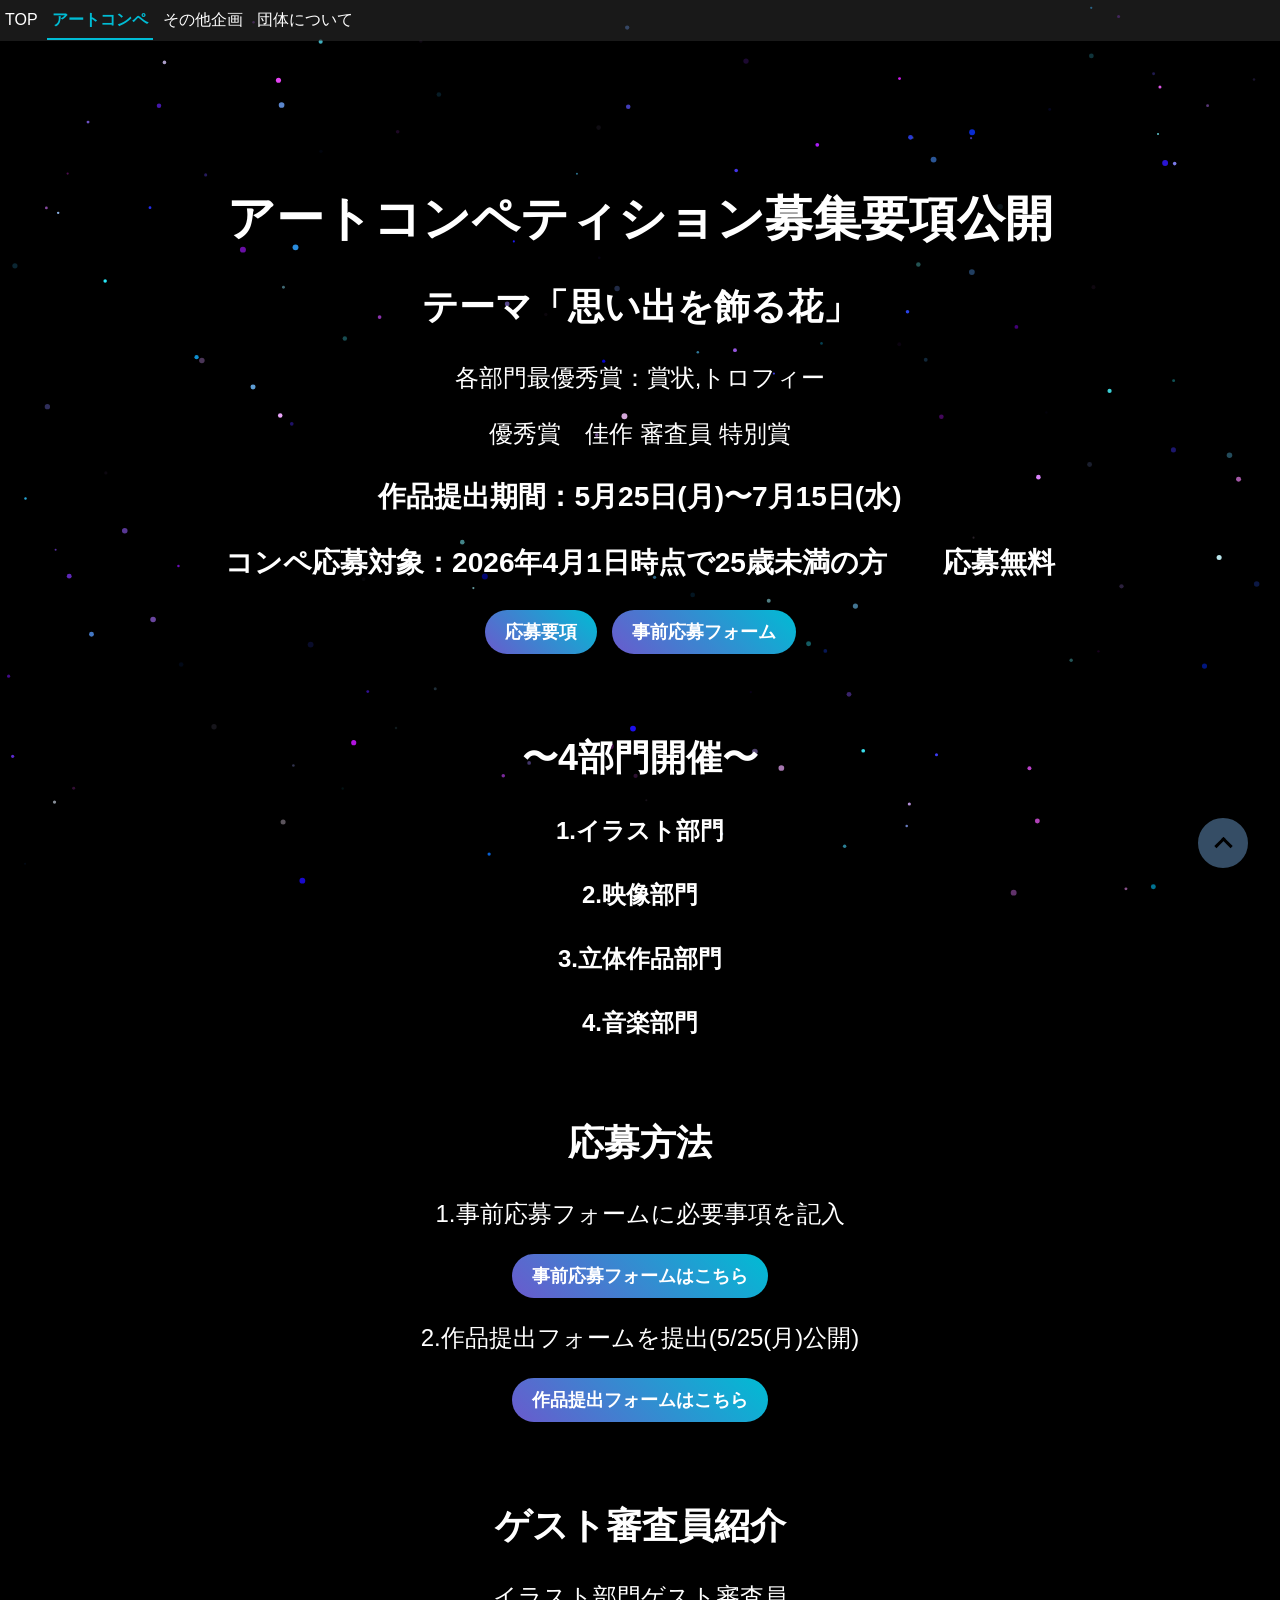
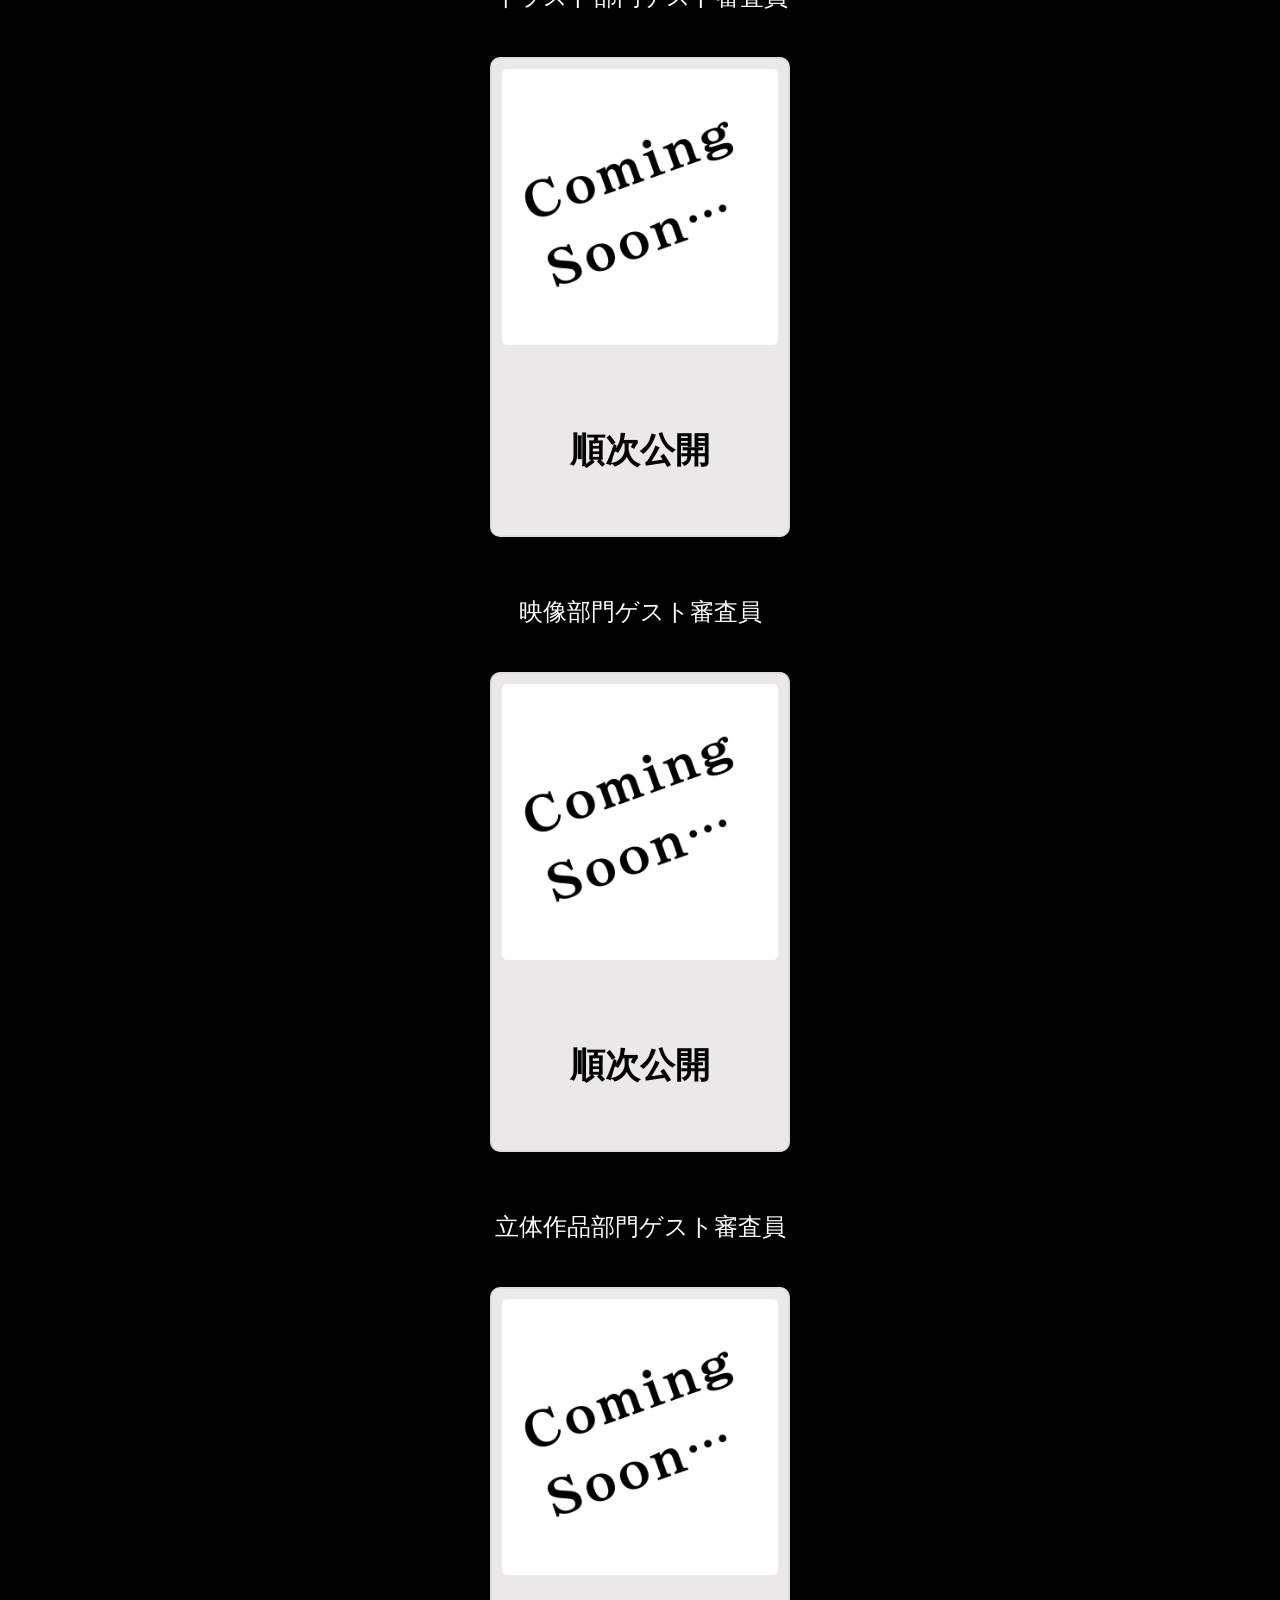
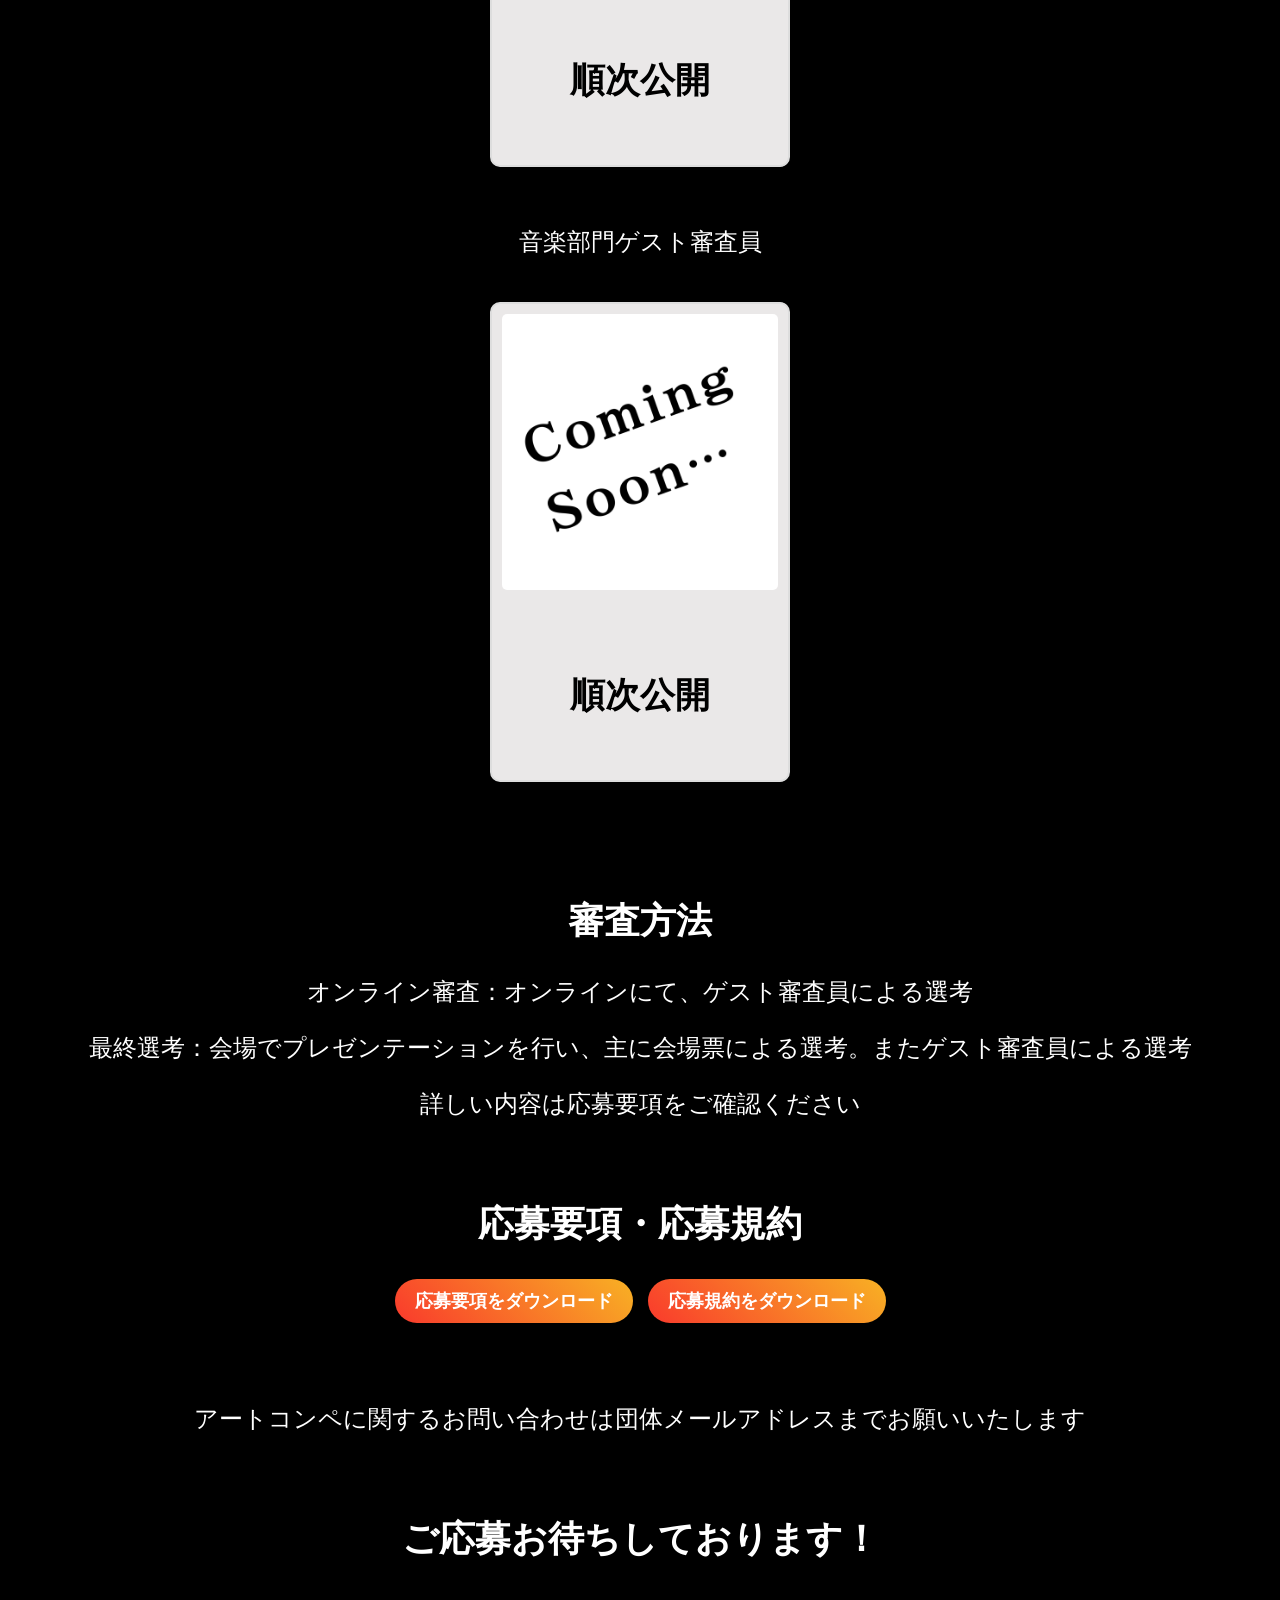
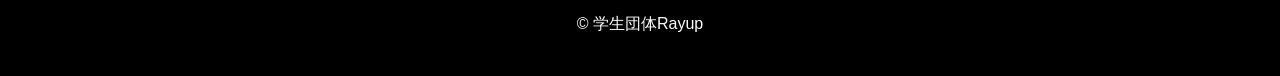
==== index2.html @ bb11441b "first commit" ====
<!DOCTYPE html>
<html lang="ja">
<head>
    <meta charset="UTF-8">
    <meta name="viewport" content="width=device-width, initial-scale=1.0">
    <title>アートコンペティション</title>
    <link rel="stylesheet" href="styles2.css">
</head>
<body>
      <!-- ヘッダー -->
      <header id="header">
        <nav id="nav-menu" class="nav-menu">
            <a href="index.html" class="nav-item" >TOP</a>
            <a href="index2.html" class="nav-item" style="color: #00bcd4; border-bottom: 2px solid #00bcd4; font-weight: bold;">アートコンペ</a>
            <a href="index3.html" class="nav-item">その他企画</a>
            <a href="index4.html" class="nav-item" >団体について</a>
        </nav>
    </header>
    
    <!-- 星空背景用Canvas（動画の上に配置） -->
    <canvas id="starCanvas"></canvas>

    <!-- コンテンツ -->
    <main>

        <!-- コンテンツ 1 -->
        <div class="content-block">
            <h1>アートコンペティション募集要項公開</h1>
            <h2>テーマ「思い出を飾る花」</h2>
            <p>各部門最優秀賞：賞状,トロフィー</p>
            <p>優秀賞　佳作 審査員 特別賞</p>
            <h3>作品提出期間：5月25日(月)〜7月15日(水)</h3>
            <h3>コンペ応募対象：2026年4⽉1⽇時点で25歳未満の⽅　　応募無料</h3>
    
            <div class="button-container">
                <a href="#target-section" class="detail-button">応募要項</a>
                <a href="https://forms.gle/759BhsBGZeLSsuL19" class="detail-button">事前応募フォーム</a>
            </div>
        </div>
    
        <!-- コンテンツ 2 (デザイン変更) -->
        <div class="content-block">
            <h2>〜4部門開催〜</h2>
            <h4>1.イラスト部門</h4>
            <h4>2.映像部門</h4>
            <h4>3.立体作品部門</h4>
            <h4>4.音楽部門</h4>
        </div>

        <!-- コンテンツ ３(デザイン変更) -->
        <div class="content-block">
            <h2>応募方法</h2>
            <p>1.事前応募フォームに必要事項を記入</p>
    
            <div class="button-container3">
                <a href="https://forms.gle/759BhsBGZeLSsuL19" class="detail-button">事前応募フォームはこちら</a>
            </div>
            <p>2.作品提出フォームを提出(5/25(月)公開)</p>
    
            <div class="button-container3">
                <a href="#" class="detail-button">作品提出フォームはこちら</a>
            </div>
        </div>

        <!-- コンテンツ 3　審査員 -->
        <div class="content-block">
        <h2>ゲスト審査員紹介</h2>
        <p>イラスト部門ゲスト審査員</p>
        
        <section class="photo-gallery">
            <div class="photo-item">
                <div class="photo-box">
                <img src="comingsoon.png" alt="comingsoon">
                <h4>順次公開</h4>
                </div>

            </div>
            
        </section>
    
        <p>映像部門ゲスト審査員</p>

        <section class="photo-gallery">
            <div class="photo-item">
                <div class="photo-box">
                    <img src="comingsoon.png" alt="comingsoon">
                    <h4>順次公開</h4>
                </div>
            </div>
          
            
        </section>

        <p>立体作品部門ゲスト審査員</p>

        <section class="photo-gallery">
            <div class="photo-item">
                <div class="photo-box">
                    <img src="comingsoon.png" alt="comingsoon">
                    <h4>順次公開</h4>
                </div>
            
            </div>
        </section>
        <p>音楽部門ゲスト審査員</p>

        <section class="photo-gallery">
            <div class="photo-item">
                <div class="photo-box">
                    <img src="comingsoon.png" alt="comingsoon">
                    <h4>順次公開</h4>
                </div>
            
            </div>
        </section>
    </div>

        <!-- コンテンツ ３(デザイン変更) -->
        <div class="content-block">
            <h2>審査方法</h2>
            <p>オンライン審査：オンラインにて、ゲスト審査員による選考</p>
            <p>最終選考：会場でプレゼンテーションを行い、主に会場票による選考。またゲスト審査員による選考</p>
            <p>詳しい内容は応募要項をご確認ください</p>
        </div>

         <!-- コンテンツ ４ -->
         <section id="target-section">
         <div class="content-block">
            <h2>応募要項・応募規約</h2>
            <div class="button-container3">
                <a href="学⽣クリエイティブフェスタ2026アートコンペ募集要項.pdf" download class="detail-button3">応募要項をダウンロード</a>
                <a href="アートコンペ応募規約.pdf" download class="detail-button3">応募規約をダウンロード</a>
            </div>
        </div>
    </section>
        
         <!-- コンテンツ ４ -->
         <div class="content-block">
            <p>アートコンペに関するお問い合わせは団体メールアドレスまでお願いいたします</p>
    
        </div>
        <h2>ご応募お待ちしております！</h2>
        
        
    
    </main>
    
    <!-- フッター -->
    <footer>
        <p>&copy; 学生団体Rayup</p>
    </footer>

    <script src="script2.js"></script>
</body>
</html>

<!-- トップに戻るボタン -->
<a class="pagetop" href="#"><div class="pagetop__arrow"></div></a>
---- styles2.css ----
body {
    display: flex;
    flex-direction: column;
    min-height: 1vh; /* ビューポートの高さに合わせる */
    font-family: Arial, sans-serif;
    background: #000;
    overflow-y: scroll;
    margin: 0;
    padding: 0;
}

/* デフォルトスタイル（PC向け） */
body {
    font-size: 16px; /* PCの標準フォントサイズ */
    margin: 0 auto; /* 両側の余白を中央揃え */
    max-width: 1200px; /* 全体の横幅を制限（必要に応じて変更） */
    padding: 20px; /* 内容の内側に余白を追加 */
}

/* モバイル対応（768px以下） */
@media (max-width: 768px) {
    body {
        font-size: 14px; /* フォントサイズを小さくする */
        margin: 0 24px; /* 両側の余白を追加（15pxずつ） */
        max-width: 100%; /* 幅を画面いっぱいに */
        padding: 10px; /* 内容の内側の余白を少し狭く */
    }

    /* 見出しのフォントサイズを縮小 */
    h1 {
        font-size: 20px; /* 大見出しのサイズ */
    }

    h2 {
        font-size: 22px; /* 中見出しのサイズ */
    }

    h3 {
        font-size: 16px; /* 小見出しのサイズ */
    }

    h4 {
        font-size: 16px; /* 小見出しのサイズ */
    }

    h5 {
        font-size: 12px; /* 小見出しのサイズ */
    }

    p {
        font-size: 14px; /* 小見出しのサイズ */
    }

    /* ナビゲーションメニューのフォントサイズを調整 */
    .nav-menu a {
        font-size: 14px; /* メニューリンクの文字サイズ */
    }

    /* フッターのフォントサイズ */
    footer {
        font-size: 8px; /* フッターの文字サイズをさらに縮小 */
    }
}

/* セクションの余白調整 */
section {
    margin-bottom: 20px; /* セクション間に余白を追加 */
}

.nav-menu a,
.sns-section {
    padding: 10px 5px; /* 各リンクやSNSセクションも余白を調整 */
}

/* ヘッダーのスタイルもモバイル対応 */
header {
    padding: 10px 15px; /* ヘッダーの内側余白を調整 */
}


/* ヘッダー */
header {
    position: fixed;
    top: 0;
    left: 0;
    width: 100%;
    background-color: rgba(50, 50, 50, 0.5);
    padding: 10px 0; /* 上下の余白を調整 */
    text-align: left; /* テキストを中央寄せ */
    z-index: 100;
}

/* ナビゲーションメニュー */
.nav-item {
    color: #fff;
    text-decoration: none;
    padding: 10px;
    transition: 0.3s;
    border-bottom: 2px solid transparent;
}

.nav-item:hover {
    color: #00bcd4;
    border-bottom: 2px solid #00bcd4;
}

/* 星空背景Canvas（動画の上に配置） */
#starCanvas {
    position: fixed;
    top: 0;
    left: 0;
    width: 100%;
    height: 100%;
    z-index: -1;
}

/* フッター */
footer {
    position: static; /* 固定を解除 */
    bottom: auto;     /* 自動で配置 */
    margin-top: auto; /* 残りスペースを埋める */
    left: 0;
    width: 100%;
    padding: 5px 0;
    background: alpha;
    color: #fff;
    text-align: center;
    z-index: 100;
    background-position: center; /* 背景画像・色を中央に配置 */
}


/* コンテンツ部分 */
main {
    flex: 1; /* コンテンツが増えても自動的に調整 */
    margin-top: 15vh; /* 余白を追加 */
    color: #fff;
    font-size: 24px;
    text-align: center;
    background: transparent; /* Canvas の星空が透けるように設定 */
    height: 70vh; /* 仮の高さを設定（調整可能） */
    padding-bottom: 0px; /* フッター部分との間に適切な余白 */
}

.content-section h1{
    font-size: 60px;
    white-space: nowrap; /* テキストが折り返さないように */
    overflow: hidden;
}

.content-section h2 {
    font-size: 36px;
    white-space: nowrap; /* テキストが折り返さないように */
    overflow: hidden;
}

.content-section h3 {
    font-size: 48px;
    white-space: nowrap; /* テキストが折り返さないように */
    overflow: hidden;
}

.content-section h4{
    font-size: 30px;
    white-space: nowrap; /* テキストが折り返さないように */
    overflow: hidden;
}

.content-block h5{
    font-size: 30px;
    white-space: nowrap; /* テキストが折り返さないように */
    overflow: hidden;
}

.content-section p{
    font-size: 20px;
    white-space: nowrap; /* テキストが折り返さないように */
    overflow: hidden;
}

.content-block {
    margin-bottom: 80px; /* コンテンツ間の空白を調整 */
}

/* 詳細ボタン1 */
.detail-button {
    display: inline-block;
    padding: 10px 20px;
    font-size: 18px;
    font-weight: bold;
    color: #fff;
    background: linear-gradient(45deg, #6a5acd, #00bcd4);
    text-decoration: none;
    border-radius: 30px;
    box-shadow: 0 5px 15px rgba(0, 0, 0, 0.2);
    transition: all 0.3s ease;
    text-align: center;
}

/* 詳細ボタン2 */
.detail-button2 {
    display: inline-block;
    padding: 10px 20px;
    font-size: 18px;
    font-weight: bold;
    color: #fff;
    background: linear-gradient(45deg, #f15c33, #f75ff5);
    text-decoration: none;
    border-radius: 30px;
    box-shadow: 0 5px 15px rgba(0, 0, 0, 0.2);
    transition: all 0.3s ease;
    text-align: center;
}

/* 詳細ボタン3 */
.detail-button3 {
    display: inline-block;
    padding: 10px 20px;
    font-size: 18px;
    font-weight: bold;
    color: #fff;
    background: linear-gradient(45deg, #f93a2c, #f8b124);
    text-decoration: none;
    border-radius: 30px;
    box-shadow: 0 5px 15px rgba(0, 0, 0, 0.2);
    transition: all 0.3s ease;
    text-align: center;
}

/* スマホ表示時にボタンサイズを小さくする */
@media (max-width: 768px) {
    .detail-button,
    .detail-button2,
    .detail-button3 {
        padding: 8px 16px; /* ボタンの間隔を小さく */
        font-size: 16px;   /* テキストのサイズを少し小さく */
        border-radius: 20px; /* 角の丸みをコンパクトに */
        box-shadow: 0 3px 8px rgba(0, 0, 0, 0.3); /* 影の調整 */
    }
}

/* ホバーエフェクト */
.detail-button:hover {
    background: linear-gradient(45deg, #00bcd4, #6a5acd);
    transform: translateY(-3px);
    box-shadow: 0 10px 20px rgba(0, 0, 0, 0.3);
}
.detail-button3:hover {
    background: linear-gradient(45deg, #f8b124, #f93a2c);
    transform: translateY(-3px);
    box-shadow: 0 10px 20px rgba(0, 0, 0, 0.3);
}
/* ボタンコンテナ */
.button-container {
    display: flex;
    justify-content: center;
    gap: 15px;
    margin-top: 10px;
}
/* ボタンコンテナ */
.button-container2 {
    display: flex;
    justify-content: center;
    gap: 15px;
    margin-top: 10px;
}

.button-container3 {
    display: flex;
    justify-content: center;
    gap: 15px;
    margin-top: 10px;
}

.photo-gallery {
    display: flex;
    justify-content: center;
    gap: 20px;
    padding: 20px;
    background-color: alpha;
}

.photo-item {
    margin-bottom: 10px; /* 下の余白を狭く */
    padding-bottom: 5px; /* 内側の余白を狭く */
    text-align: center;
}

.photo-box {
    border: 2px solid #ddd; /* 四角い枠線 */
    border-radius: 10px; /* 角を少し丸くする */
    padding: 0px;
    background-color: rgba(253, 251, 251, 0.927);
    box-shadow: 0 4px 6px rgba(0, 0, 0, 0.1); /* 少し立体感を加える */
    width: 300px; /* 幅を統一 */
    height: 480px; /* 高さを統一 */
    overflow: hidden; /* 余分な部分を隠す */
    position: relative;
    box-sizing: border-box;
    display: flex;
    flex-wrap: wrap; /* ボックスが自動的に折り返す */
    
}
/* フォトボックス全体を中央に配置 */
.photo-box {
    display: flex;
    flex-wrap: wrap;
    justify-content: space-evenly; /* 水平方向に中央揃え */
    align-items: flex-start; /* 縦方向は上揃え */
    margin: 5px ;
    padding: 5px;
    max-width: 120px;
    box-sizing: border-box;
}

.photo-box img {
    width: 100%;
    height: auto;
    border-radius: 5px;
    margin-bottom: 10px;
}

/* 写真ボックス内コンテンツ */
.photo-box h4 {
    margin-bottom: 0;
    color: #000000;
    font-size: 35px;
    margin: 1px 0;
    line-height: 0; /* 行間を狭くする */
    padding: 0;
}

.photo-box h2 {
    margin-bottom: 0;
    color: #000000;
    font-size: 23px;
    margin: 1px 0;
    line-height: 0; /* 行間を狭くする */
    padding: 0;
}



.photo-box p {
    margin-top: 0;
    font-size: 20px;
    margin: 1px 0;   /* 上下の余白を減らす */
    line-height: 0; /* 行間を狭くする */
    color: #000000; /* 色調整 */
}

@media screen and (max-width: 768px) {
    .photo-gallery {
        flex-wrap: wrap; /* 横並びから縦並びに切り替える */
        gap: 15px; /* 枠同士の間隔を調整 */
    }

    .photo-item {
        width: 100%; /* 幅を全体に広げる */
        max-width: 300px; /* 必要に応じて最大幅を設定 */
        margin: 0 auto; /* 中央揃え */
    }

    .photo-box {
        left: 0;
    width: 100%;
     }
}

/* フォトボックス全体を中央に配置 */
.photo-box {
    display: flex;
    flex-wrap: wrap; /* 自動的に折り返す */
    justify-content: center; /* 水平方向に中央揃え */
    align-items: flex-start; /* 縦方向は上揃え */
    gap: 20px; /* 各ボックス間の間隔 */
    max-width: 1200px;
    padding: 10px;
    margin: 0 auto;
    box-sizing: border-box;
}


/* トップに戻るボタン */
html {
    scroll-behavior: smooth;
}
.pagetop {
    height: 50px;
    width: 50px;
    position: fixed;
    right: 30px;
    bottom: 30px;
    background: #354d65;
    border: solid 2px #000;
    border-radius: 50%;
    display: flex;
    justify-content: center;
    align-items: center;
    z-index: 2;
    box-shadow: 0 4px 6px rgb(0 0 0 / 30%);
}

.pagetop__arrow {
    height: 10px;
    width: 10px;
    border-top: 3px solid #000;
    border-right: 3px solid #000;
    transform: translateY(20%) rotate(-45deg);
}

@media (hover: hover) and (pointer: fine) {
    .pagetop:hover, .pagetop:hover .pagetop__arrow {
        border-color: #3293e7;
    }
}
@media (max-width: 768px) {
    .pagetop {
        height: 40px;
        width: 40px;
        position: fixed;
        right: 10px;
        bottom: 10px;
        background: #354d65;
        border: solid 2px #000;
        border-radius: 50%;
        display: flex;
        justify-content: center;
        align-items: center;
        z-index: 2;
        box-shadow: 0 4px 6px rgb(0 0 0 / 30%);
    }
    
    .pagetop__arrow {
        height: 10px;
        width: 10px;
        border-top: 3px solid #000;
        border-right: 3px solid #000;
        transform: translateY(20%) rotate(-45deg);
    }
}

/* SNSセクション */
.sns-section {
    display: flex;
    justify-content: center; /* 間隔を均等に配置 */
    align-items: center;
    margin: 40px;
    gap: 40px; /* 間隔を狭くする */
}

/* テキストリンク */
.sns-text-link {
    white-space: nowrap; /* テキストが折り返さないように */
    color: #000000;
    text-decoration: none;
    font-weight: bold;
    font-size: 16px;
}

/* テキストリンクホバー */
.sns-text-link:hover {
    color: #4ef1fa;
}


/* 写真ボックス内のタイトルと説明の間隔を狭める */
.photo-box h3 + p {
    margin-top: 5px !important; /* タイトルと説明の間隔を狭くする */
}

/* 写真ボックス内のタイトル（h3）と説明テキスト（p）の間隔を徹底的に狭くする */
.photo-box h3 {
    margin-bottom: 4px !important; /* タイトルと説明の間隔をぎゅっと詰める */
    line-height: 1.1 !important;
    font-size: 1.2em;
}

.photo-box p {
    margin-top: 2px !important; /* 説明テキスト上の間隔を減らす */
    margin-bottom: 0 !important;
    line-height: 1.1 !important;
    font-size: 0.9em;
}
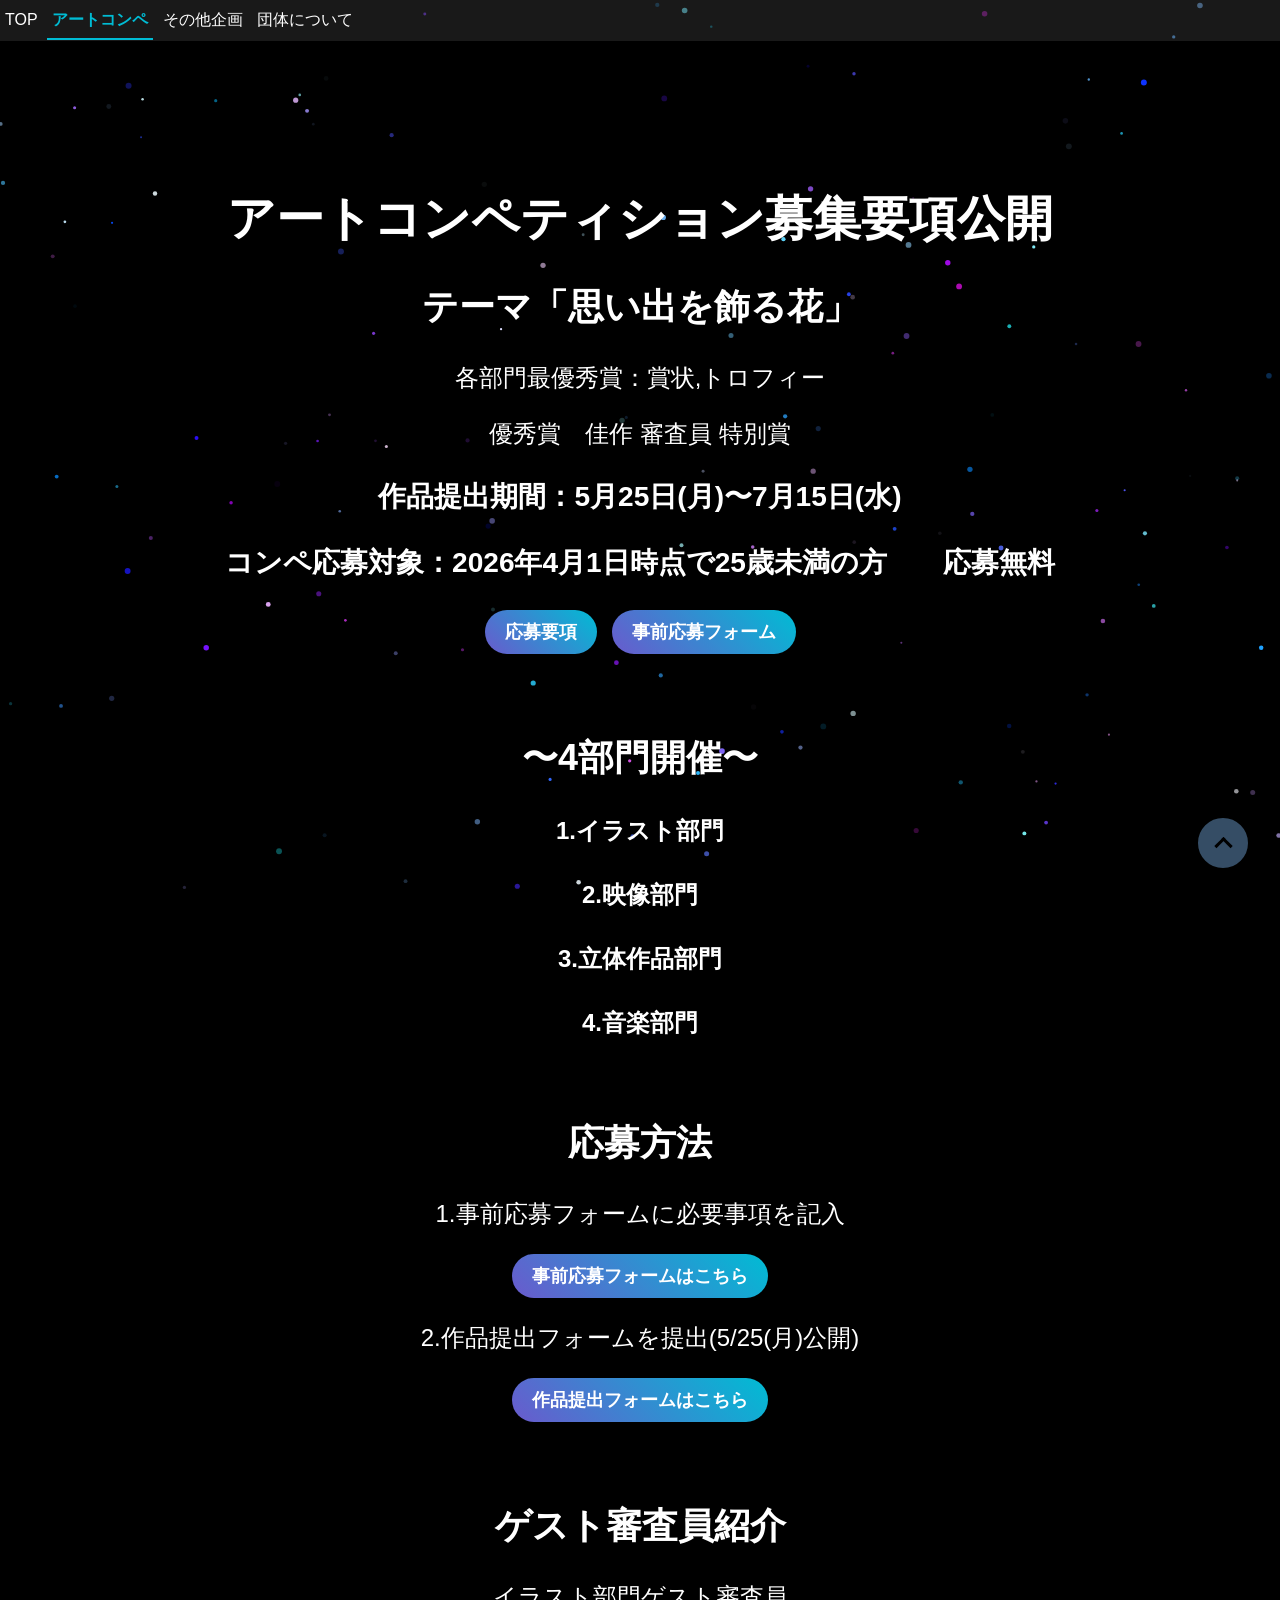
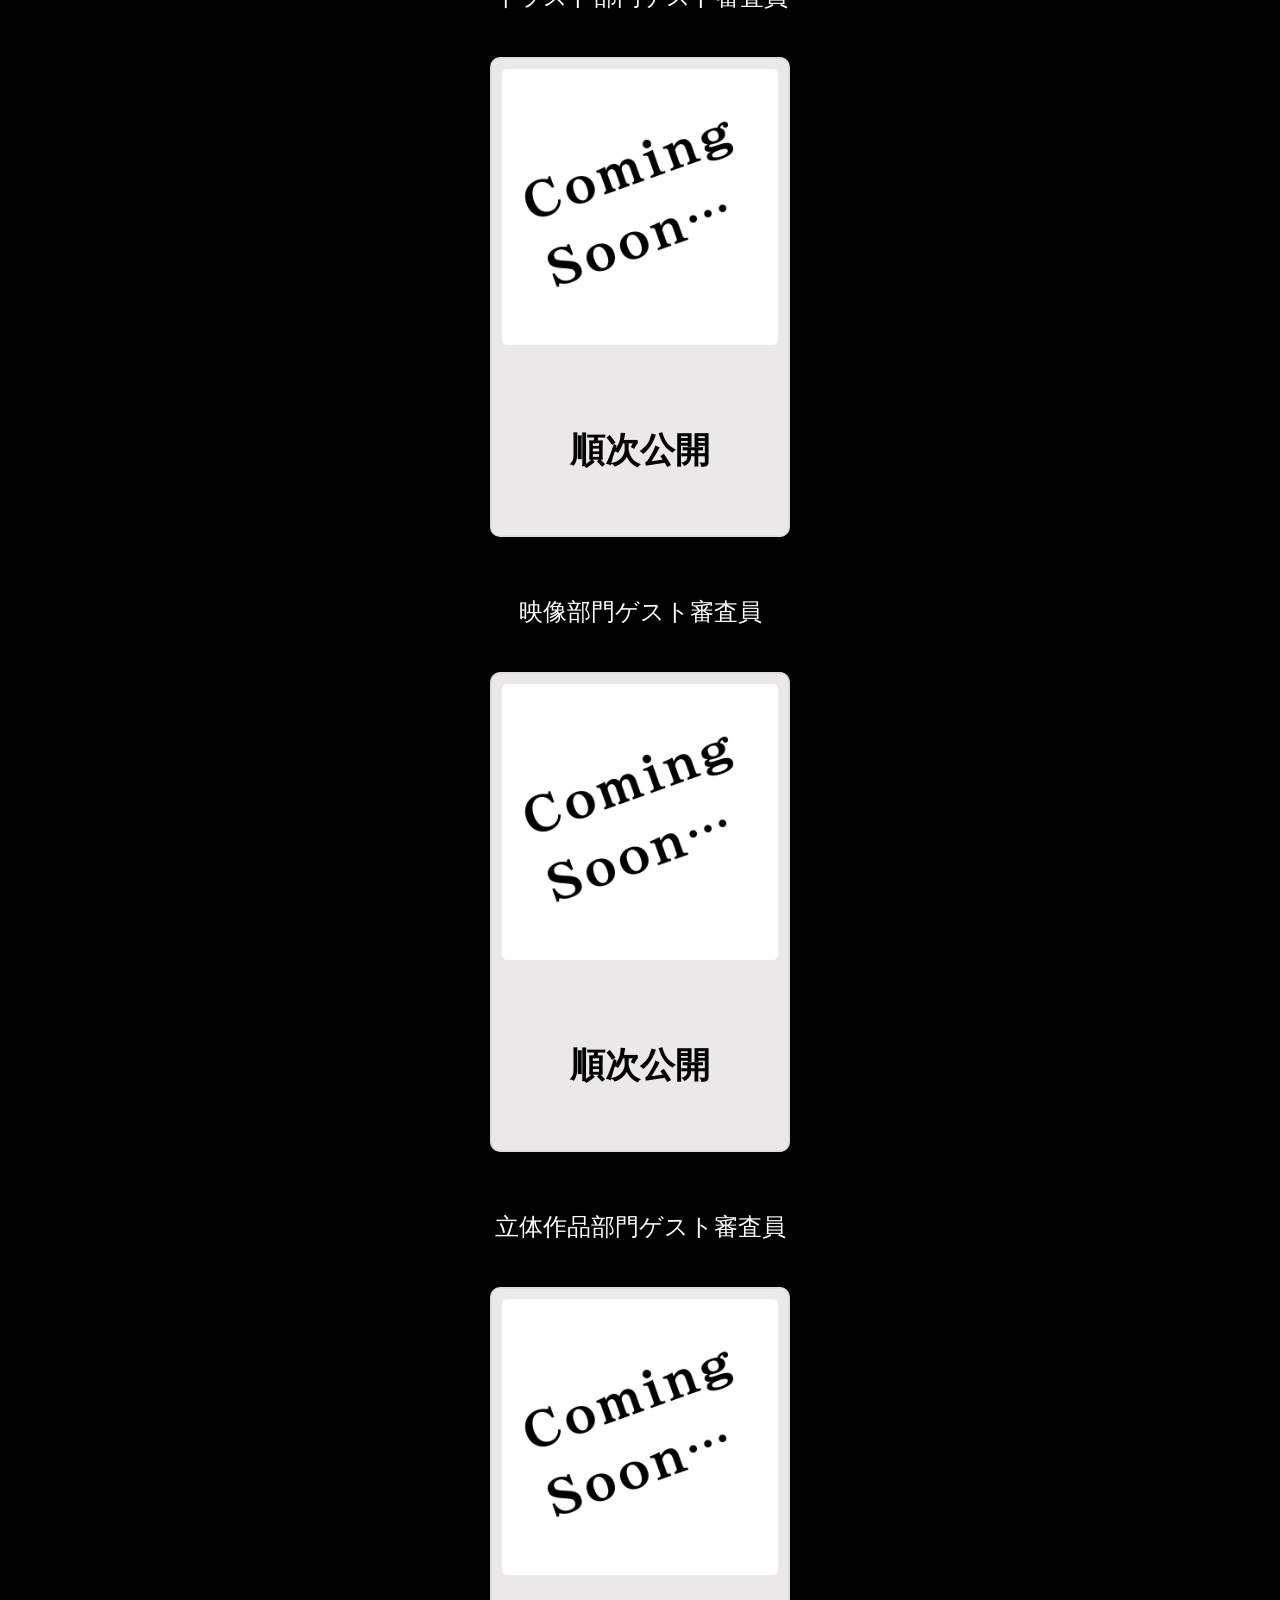
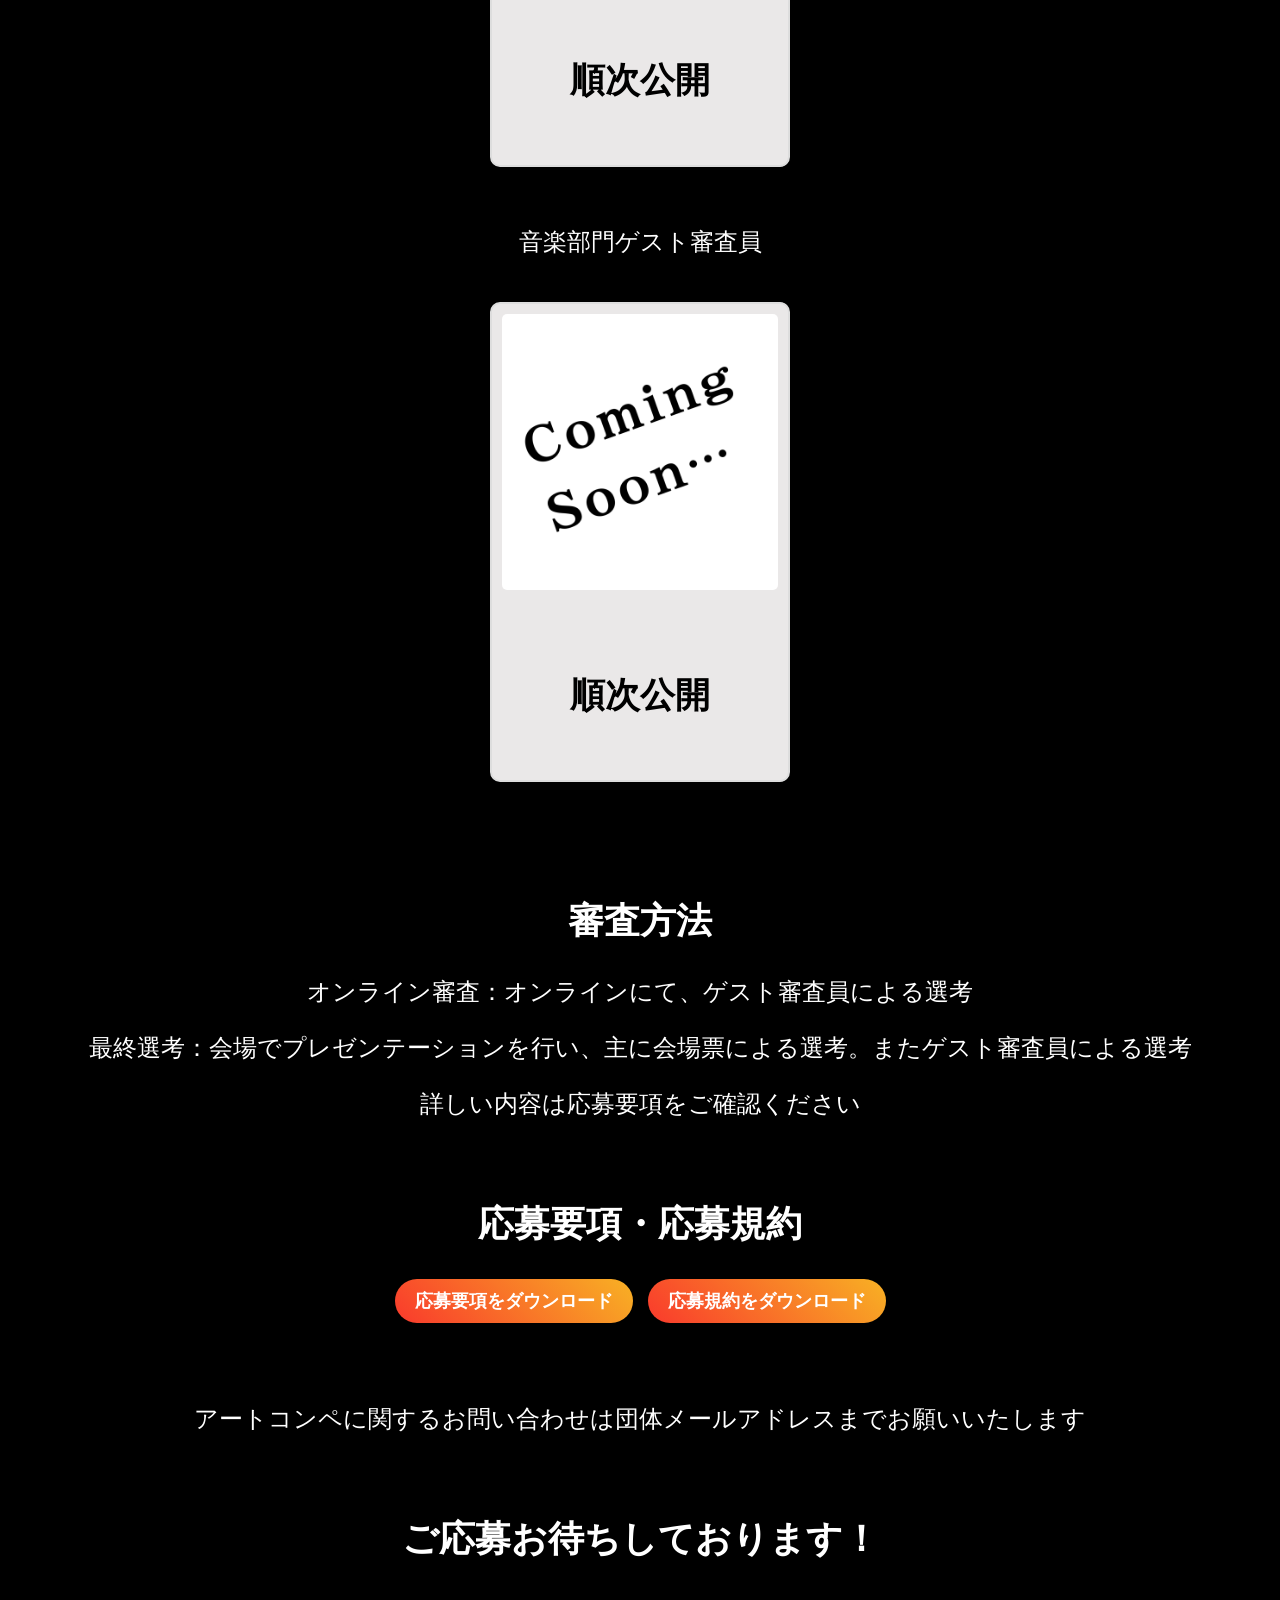
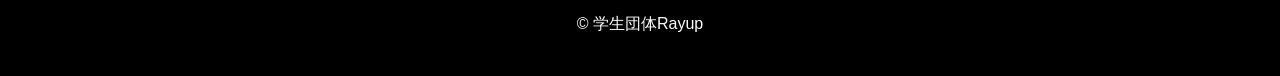
==== commit dada2b7f: "add pdf" ====
--- a/index2.html
+++ b/index2.html
@@ -128,7 +128,7 @@
          <div class="content-block">
             <h2>応募要項・応募規約</h2>
             <div class="button-container3">
-                <a href="学⽣クリエイティブフェスタ2026アートコンペ募集要項.pdf" download class="detail-button3">応募要項をダウンロード</a>
+                <a href="アートコンペ募集要項.pdf" download class="detail-button3">応募要項をダウンロード</a>
                 <a href="アートコンペ応募規約.pdf" download class="detail-button3">応募規約をダウンロード</a>
             </div>
         </div>
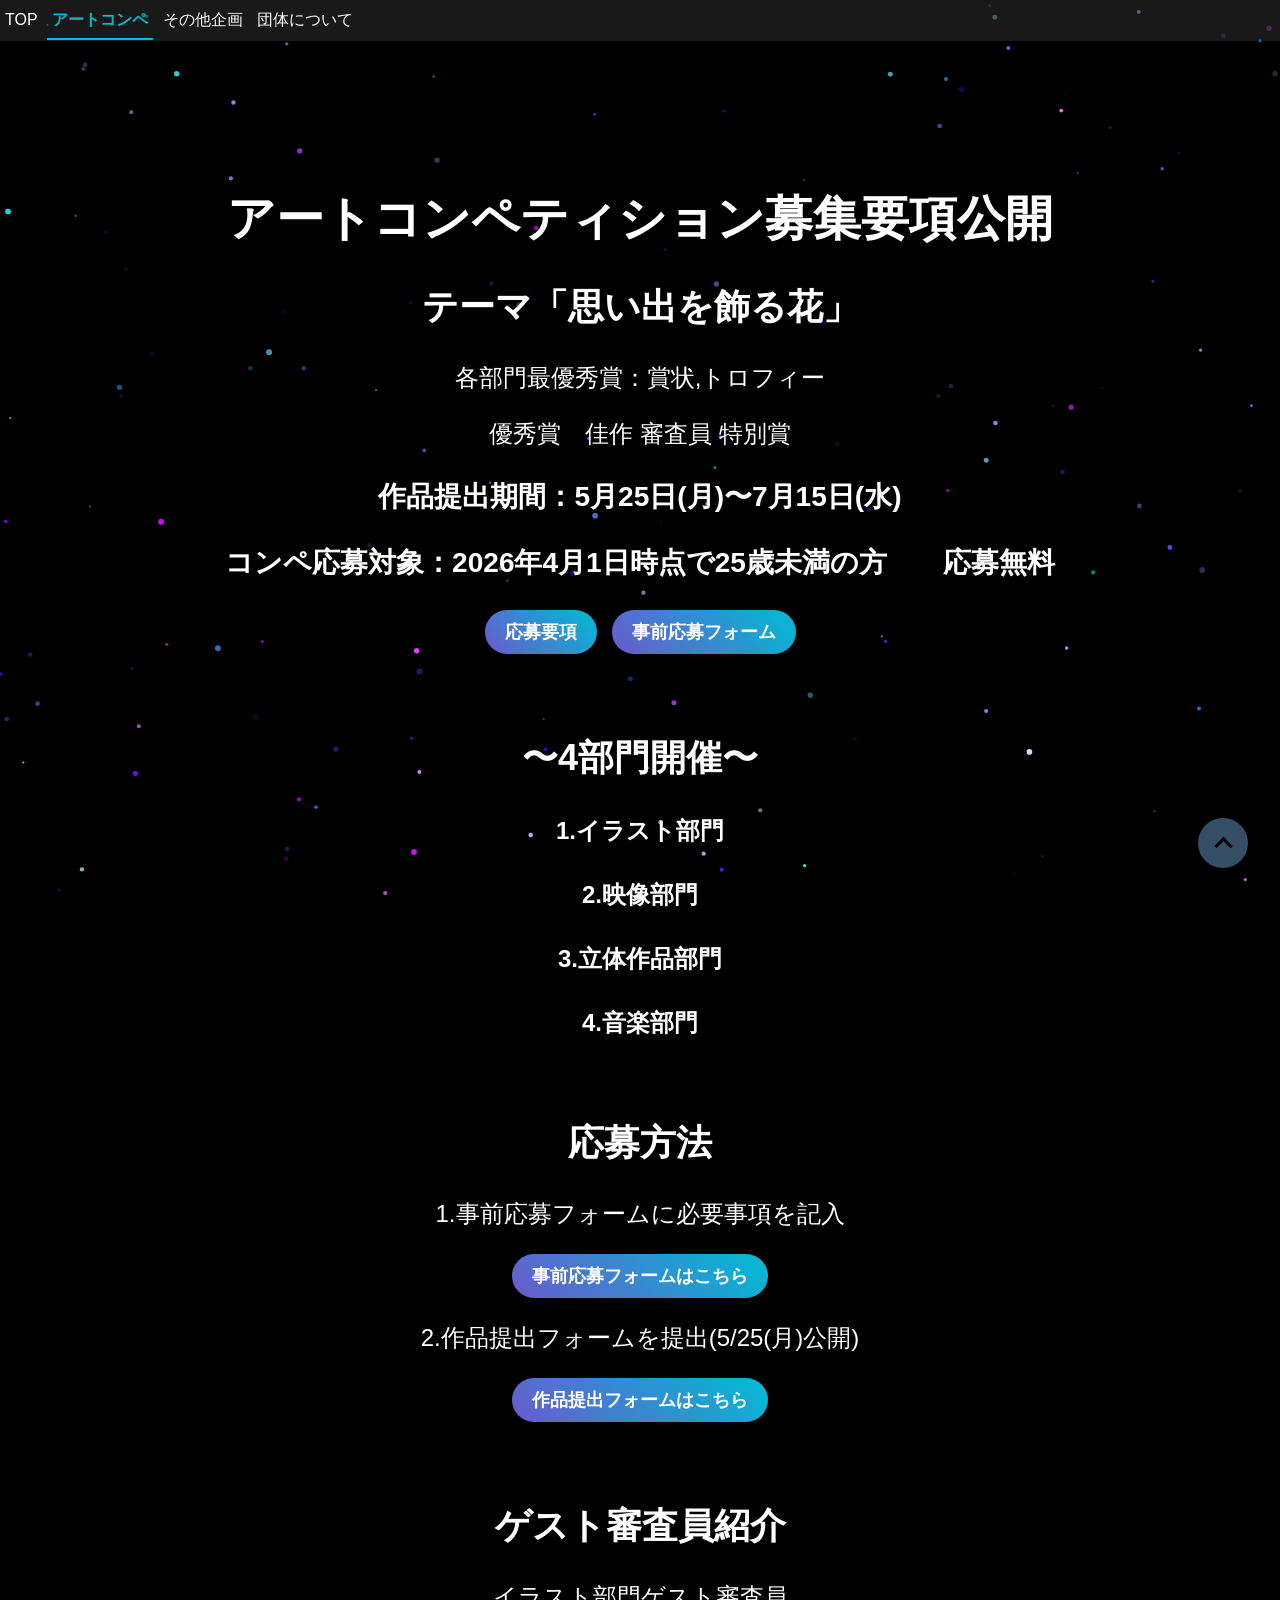
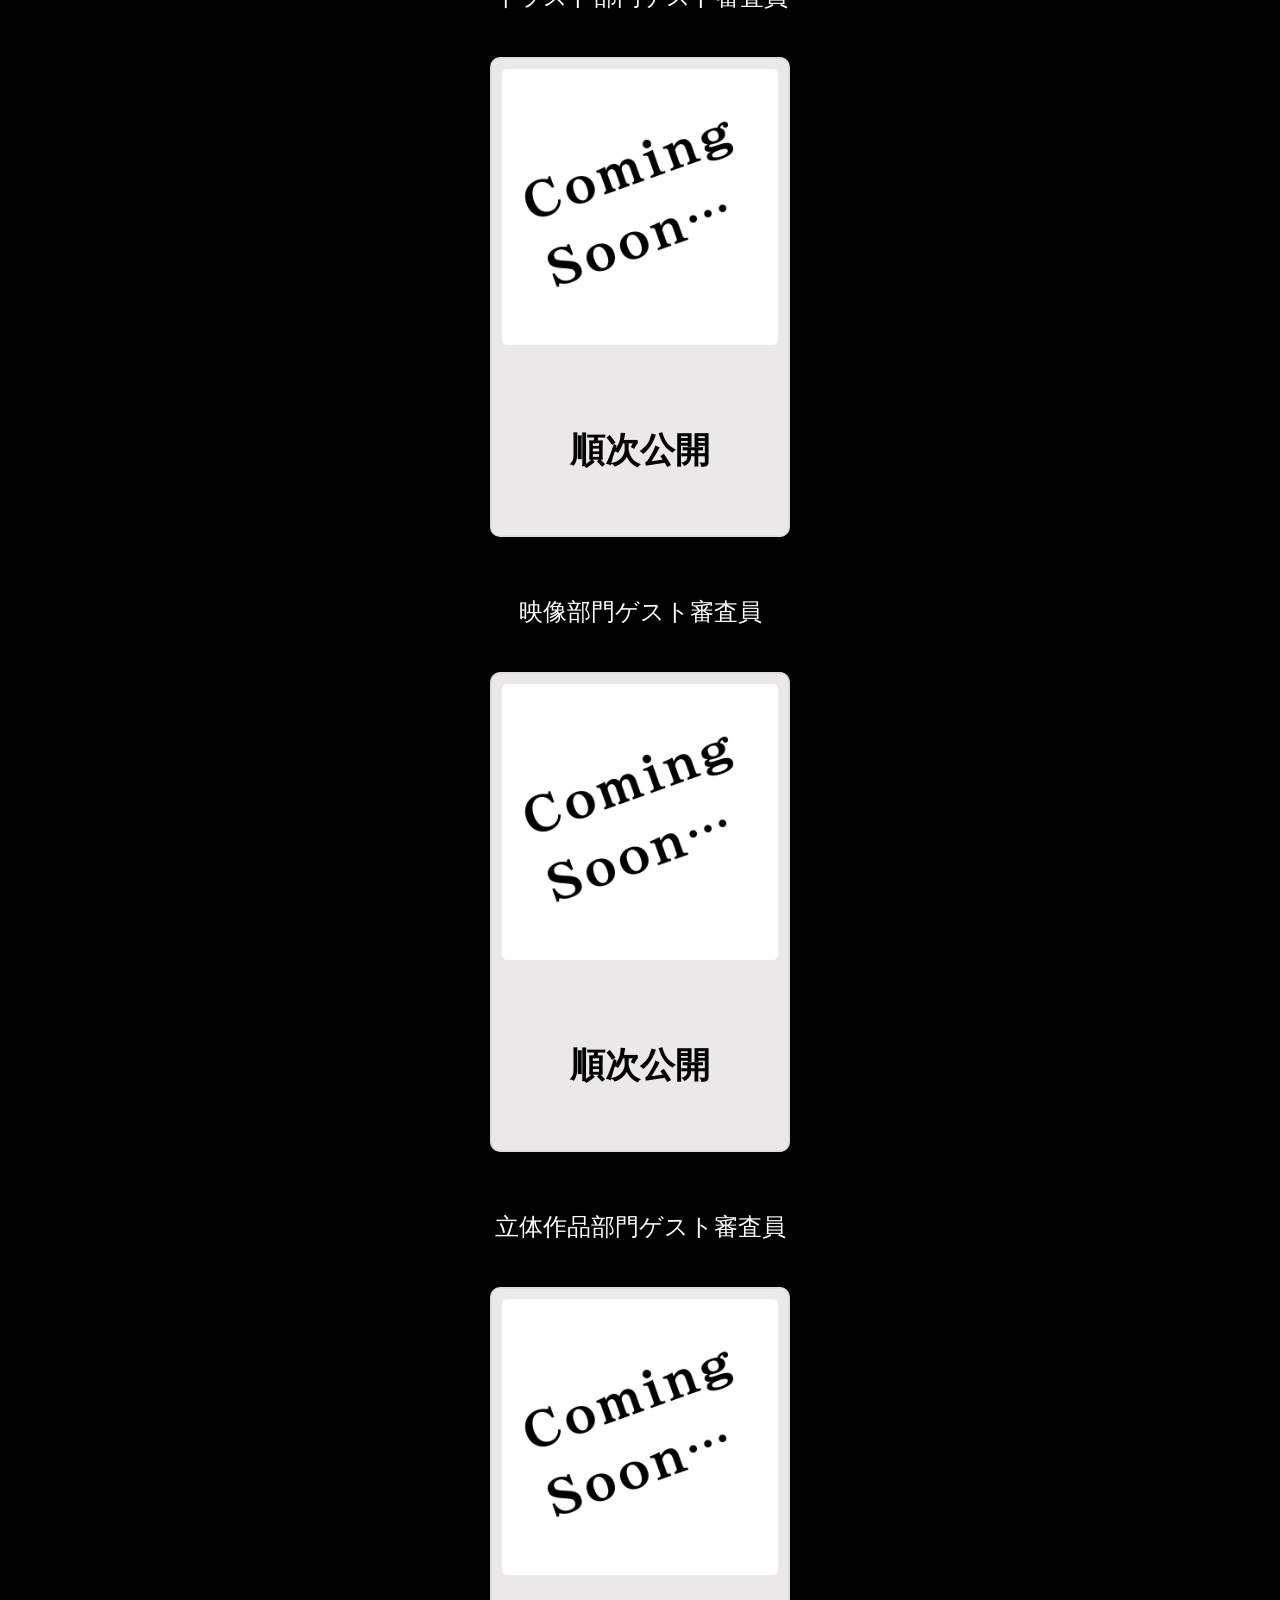
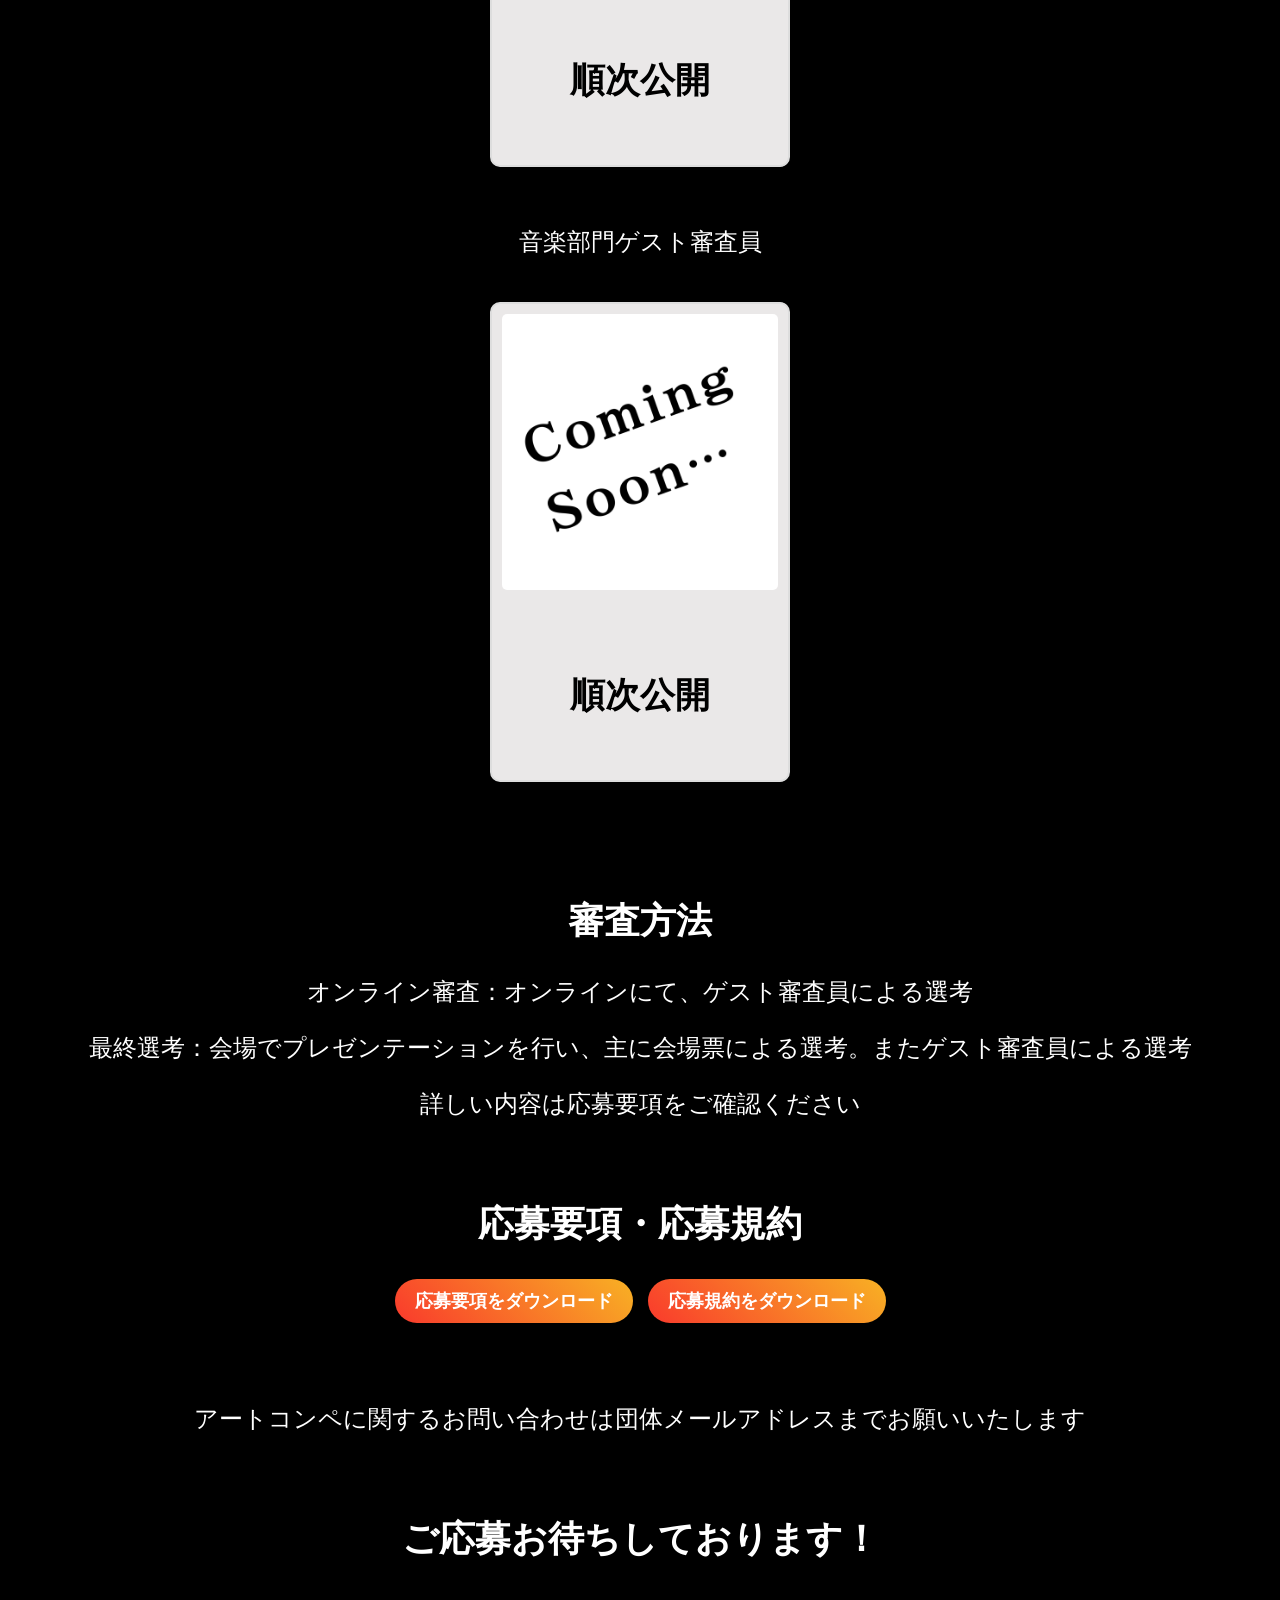
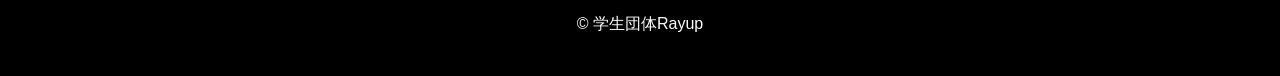
==== commit e57fb141: "add pdf files" ====
--- a/index2.html
+++ b/index2.html
@@ -128,7 +128,7 @@
          <div class="content-block">
             <h2>応募要項・応募規約</h2>
             <div class="button-container3">
-                <a href="アートコンペ募集要項.pdf" download class="detail-button3">応募要項をダウンロード</a>
+                <a href="Requirements.pdf" download class="detail-button3">応募要項をダウンロード</a>
                 <a href="アートコンペ応募規約.pdf" download class="detail-button3">応募規約をダウンロード</a>
             </div>
         </div>
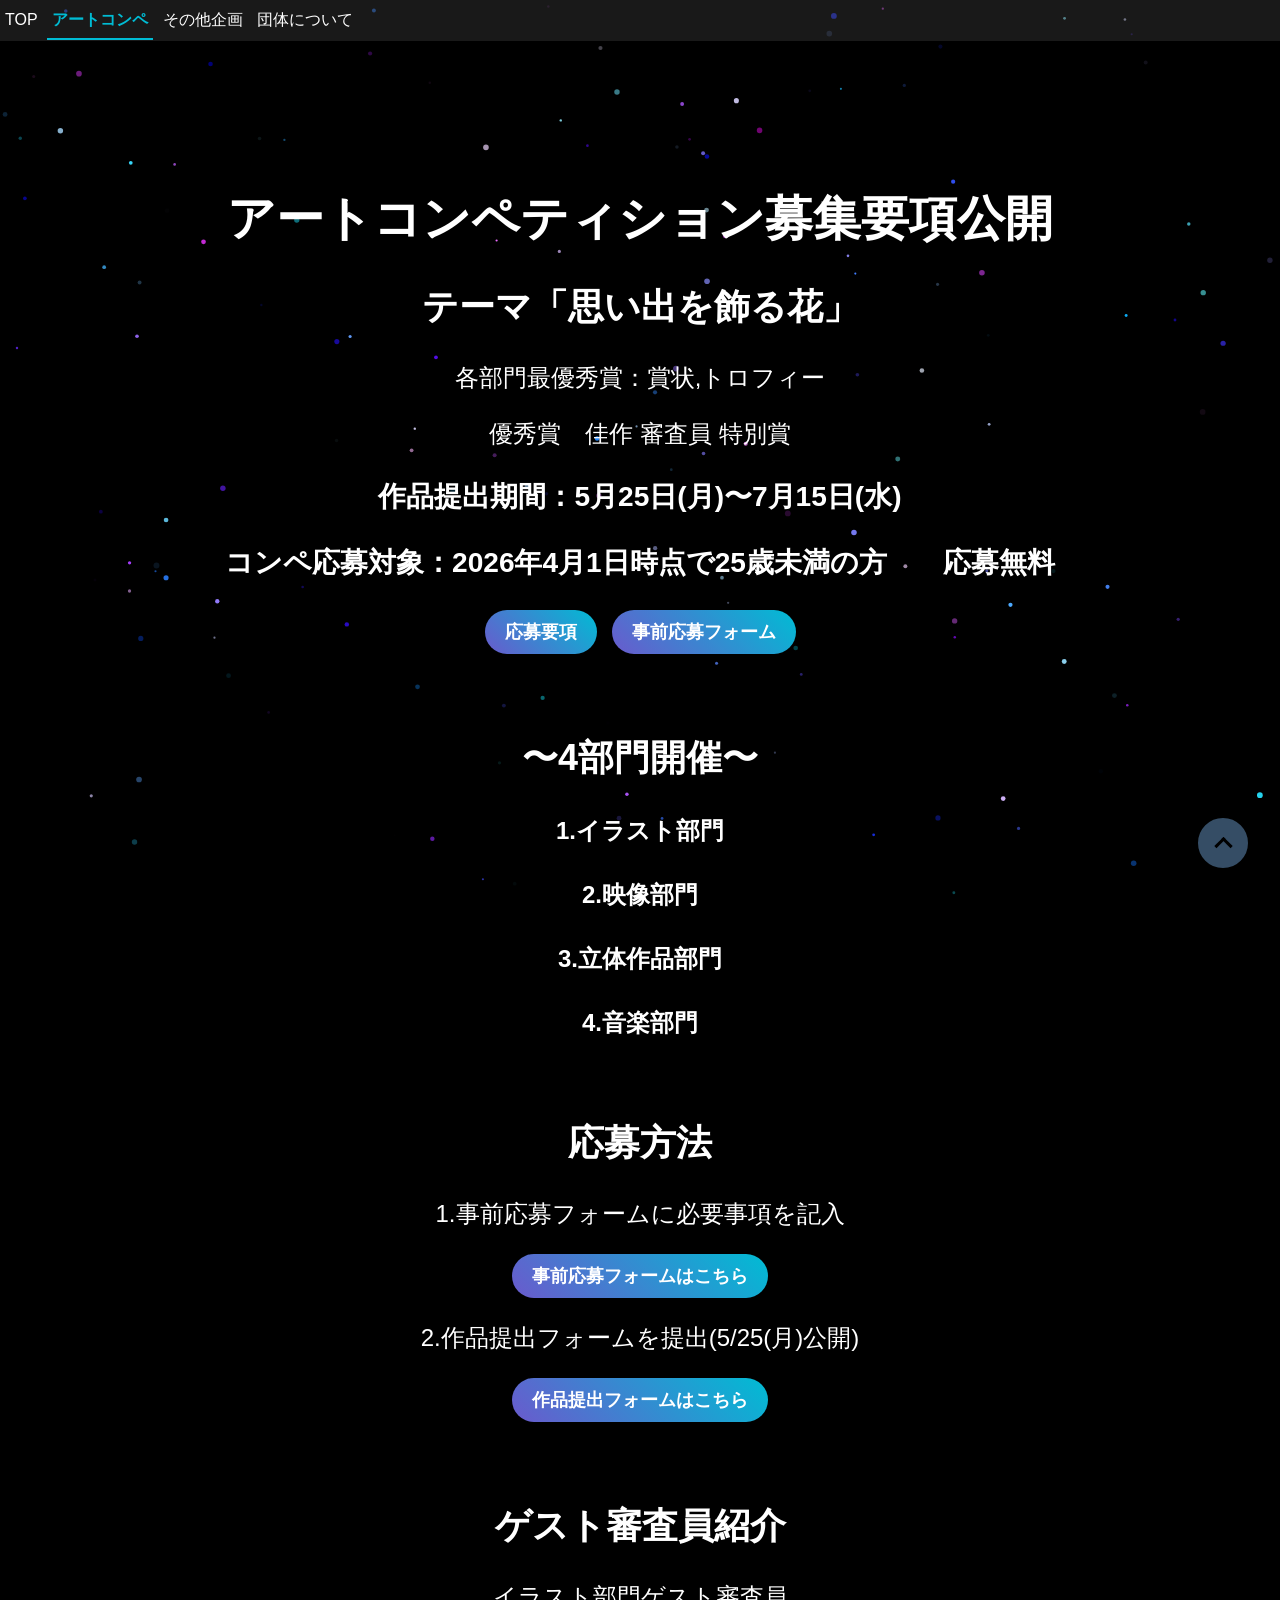
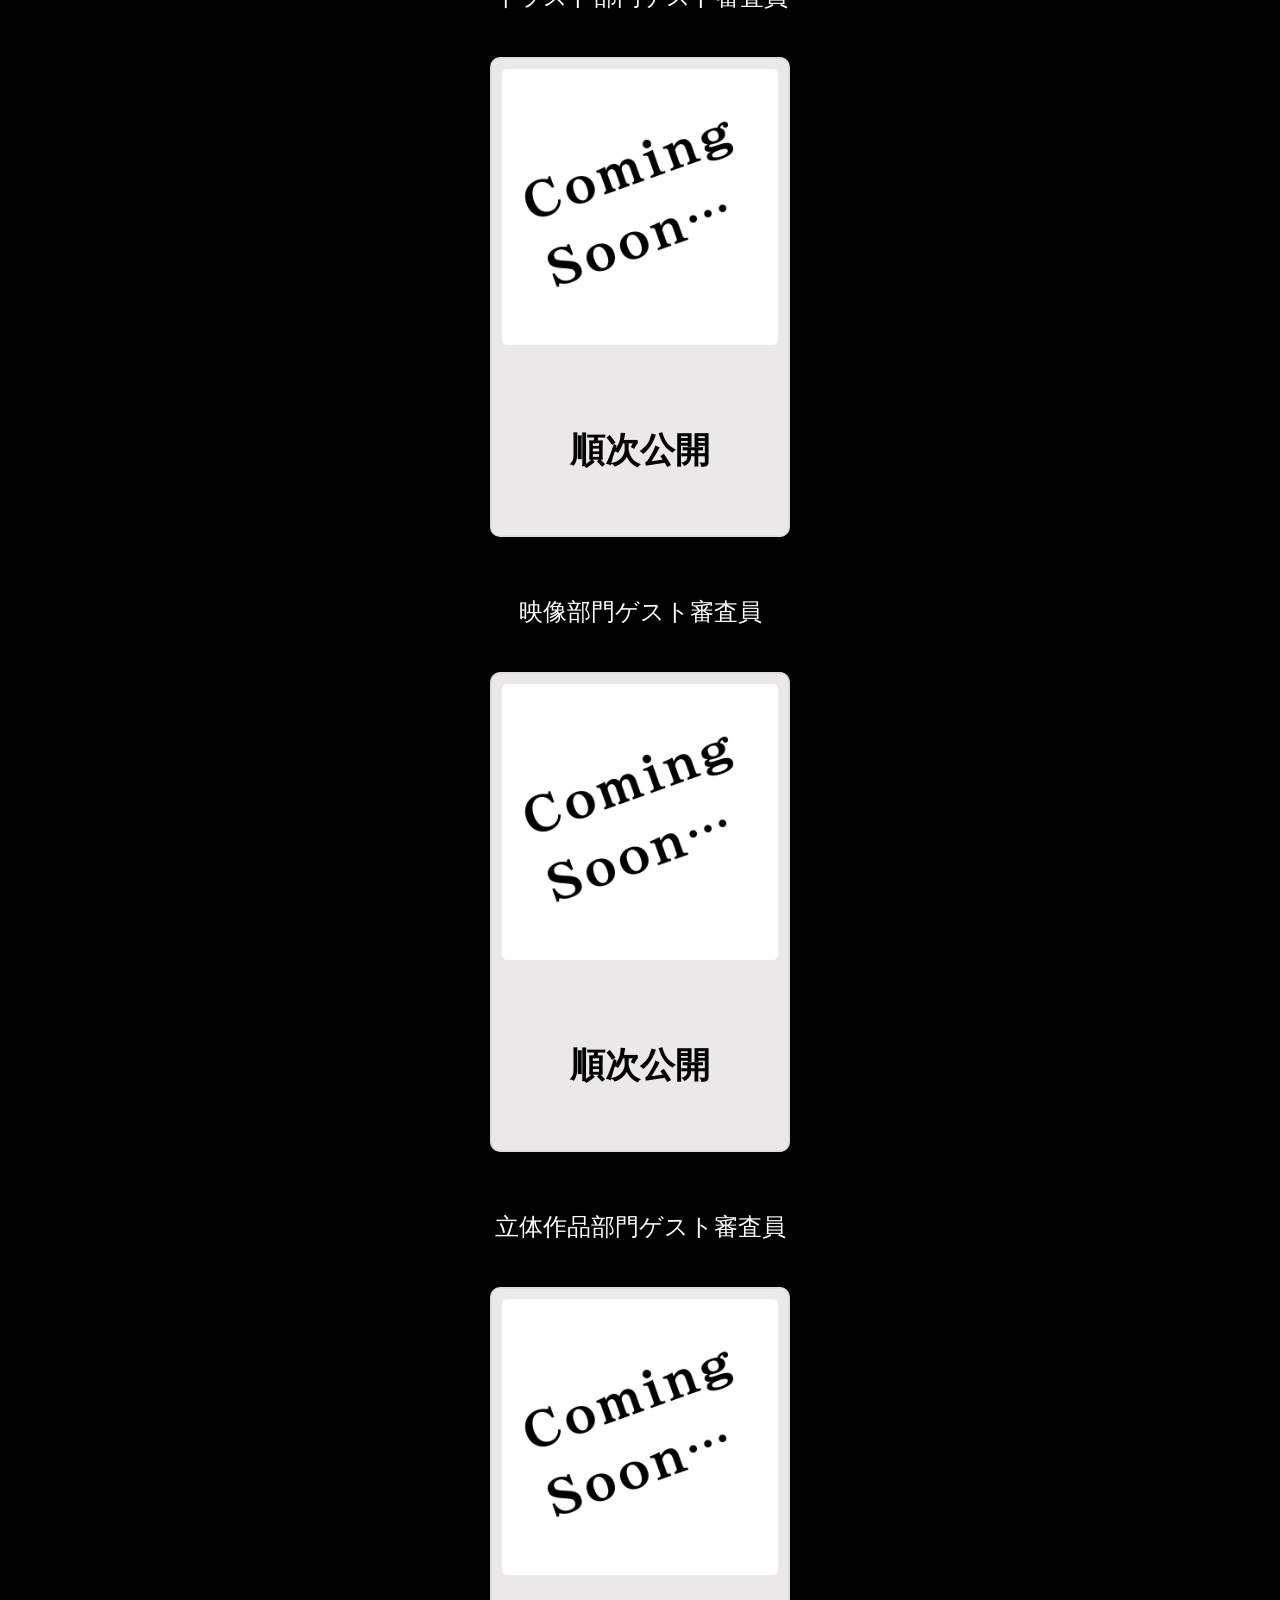
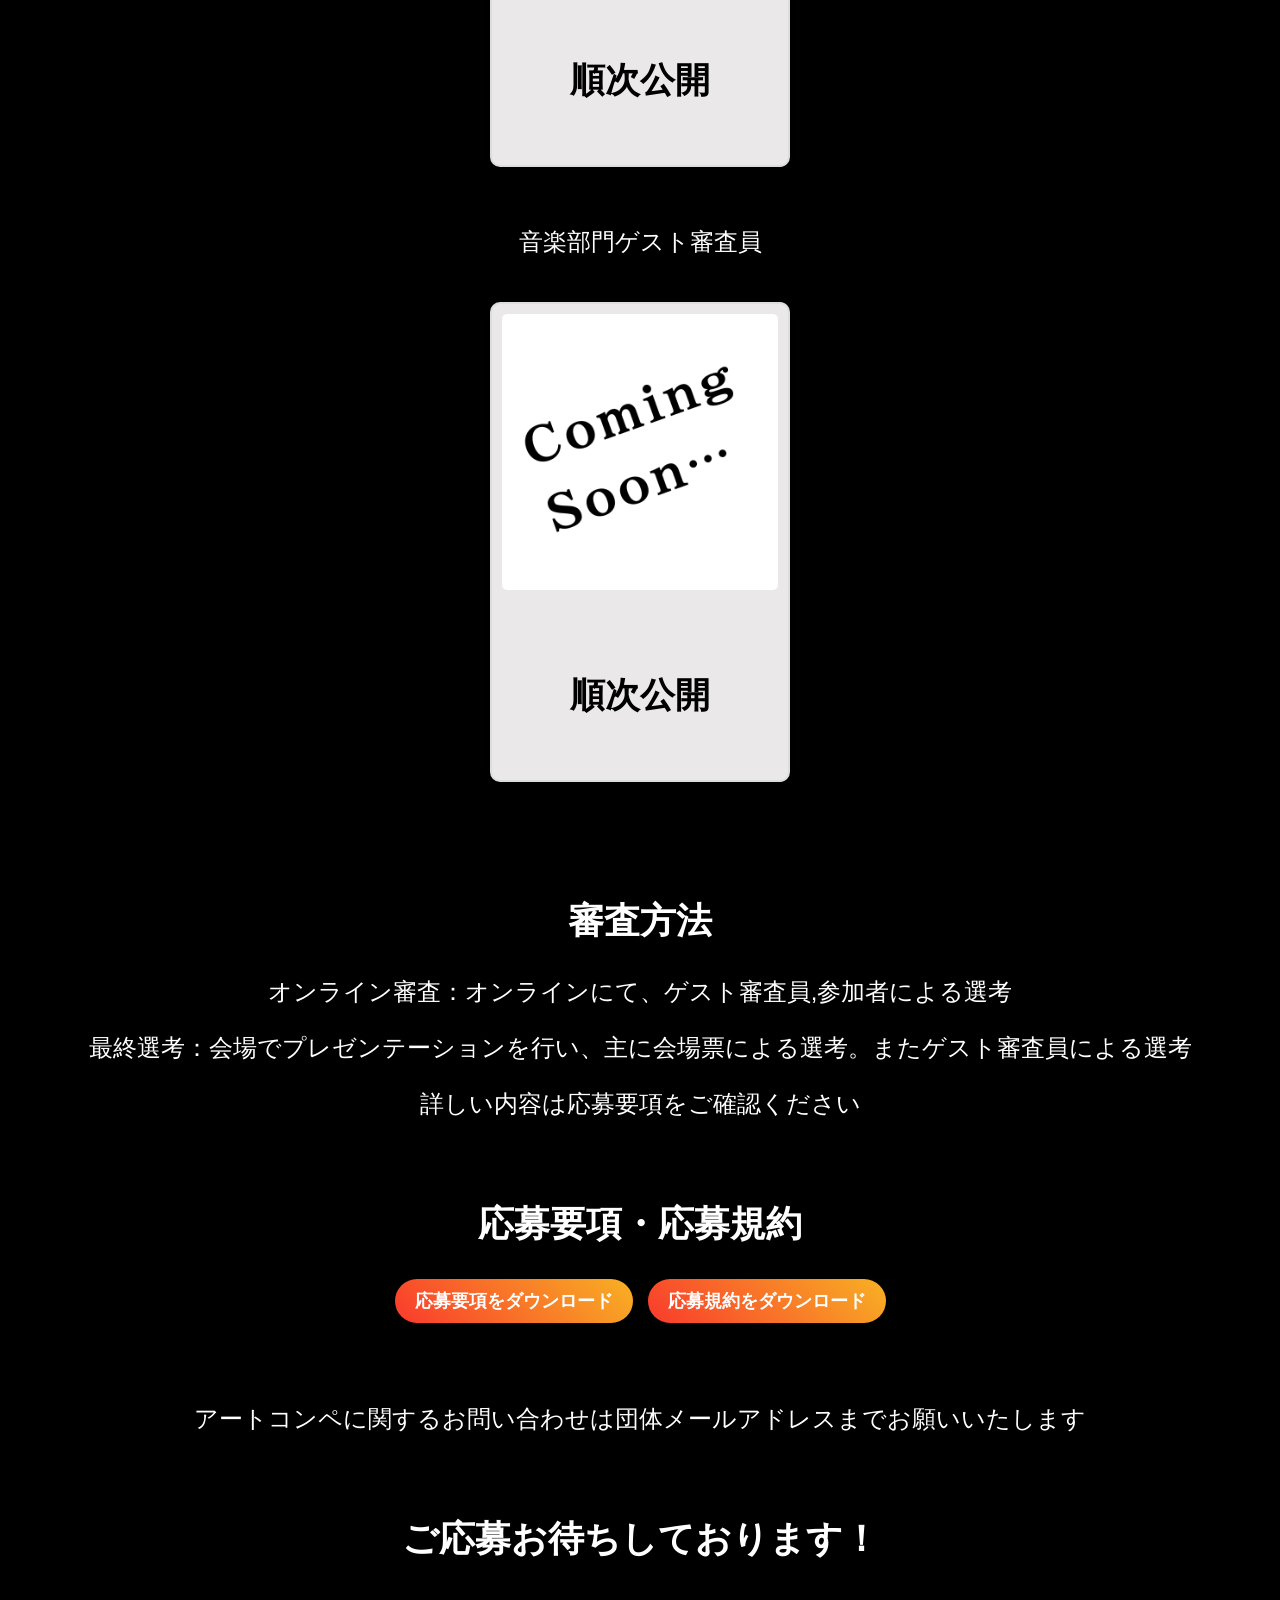
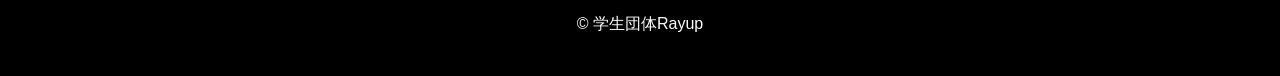
==== commit b9b40b91: "add files" ====
--- a/index2.html
+++ b/index2.html
@@ -118,7 +118,7 @@
         <!-- コンテンツ ３(デザイン変更) -->
         <div class="content-block">
             <h2>審査方法</h2>
-            <p>オンライン審査：オンラインにて、ゲスト審査員による選考</p>
+            <p>オンライン審査：オンラインにて、ゲスト審査員,参加者による選考</p>
             <p>最終選考：会場でプレゼンテーションを行い、主に会場票による選考。またゲスト審査員による選考</p>
             <p>詳しい内容は応募要項をご確認ください</p>
         </div>
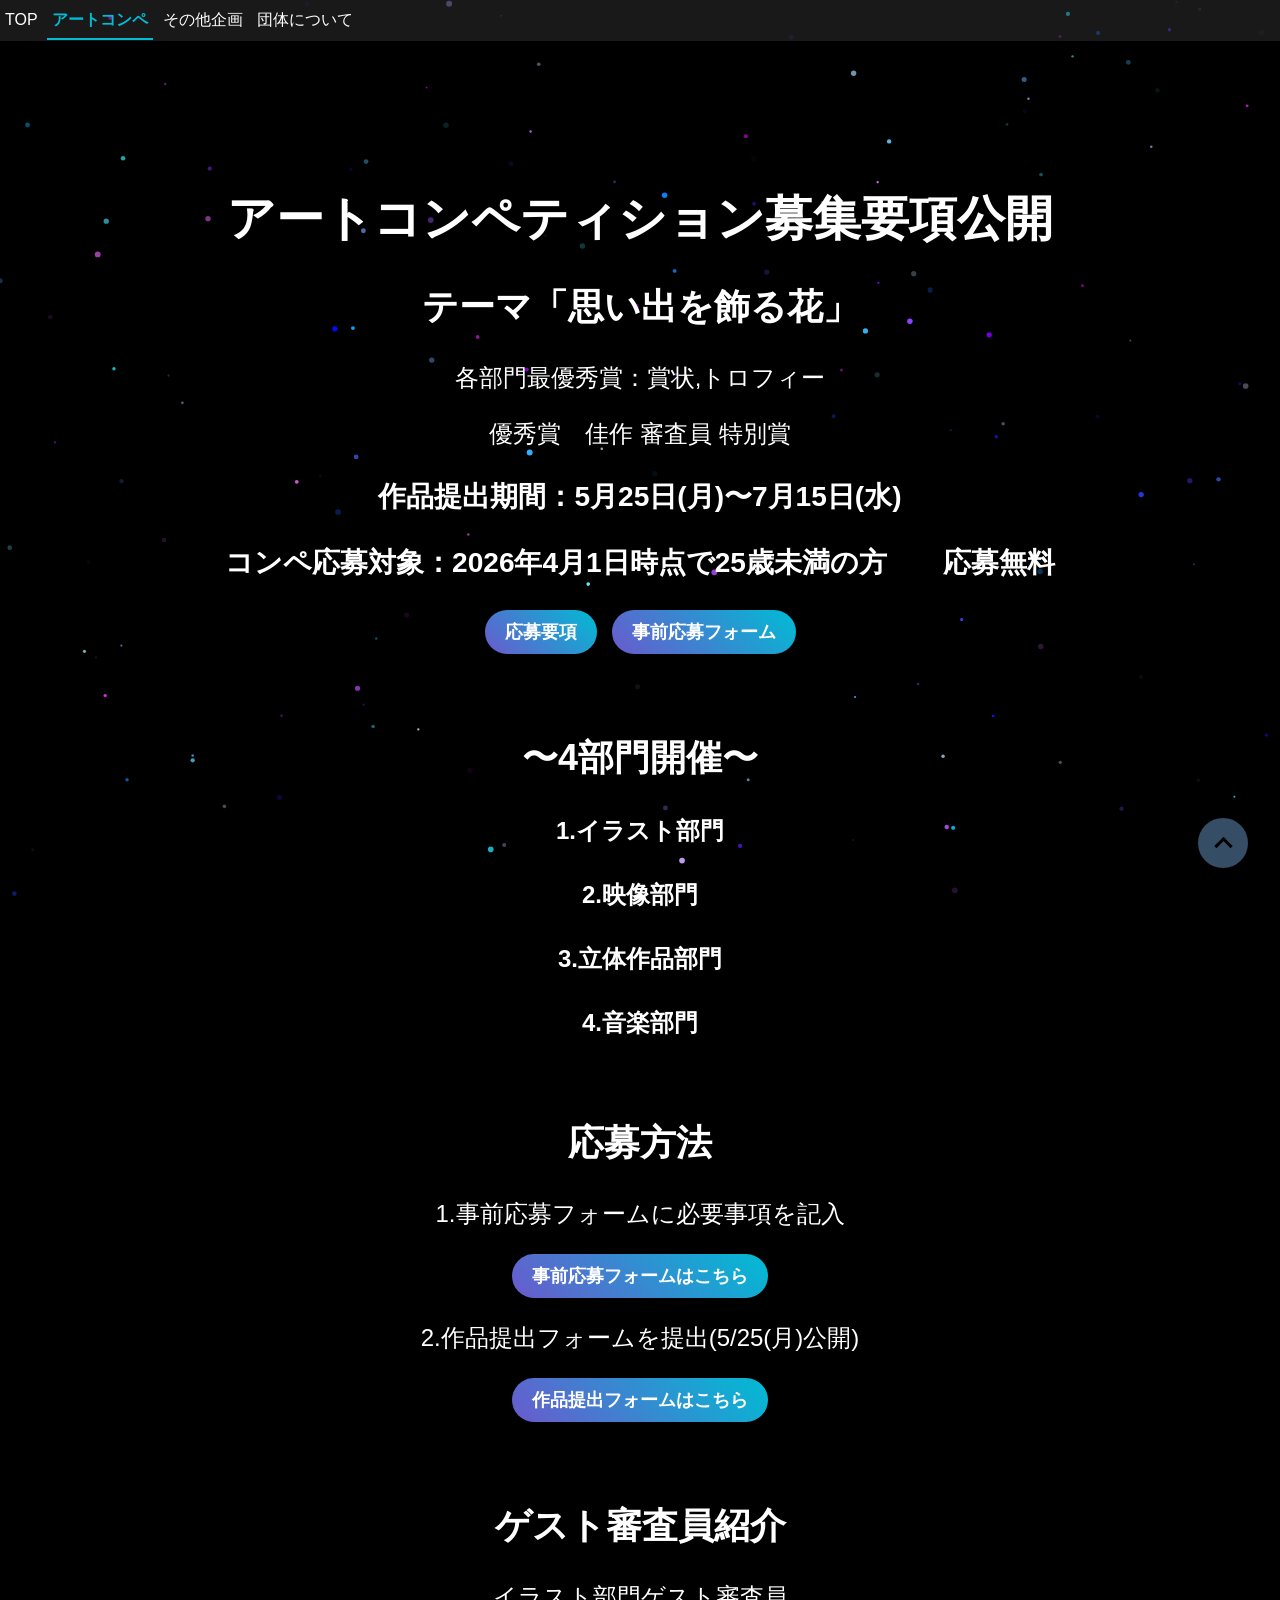
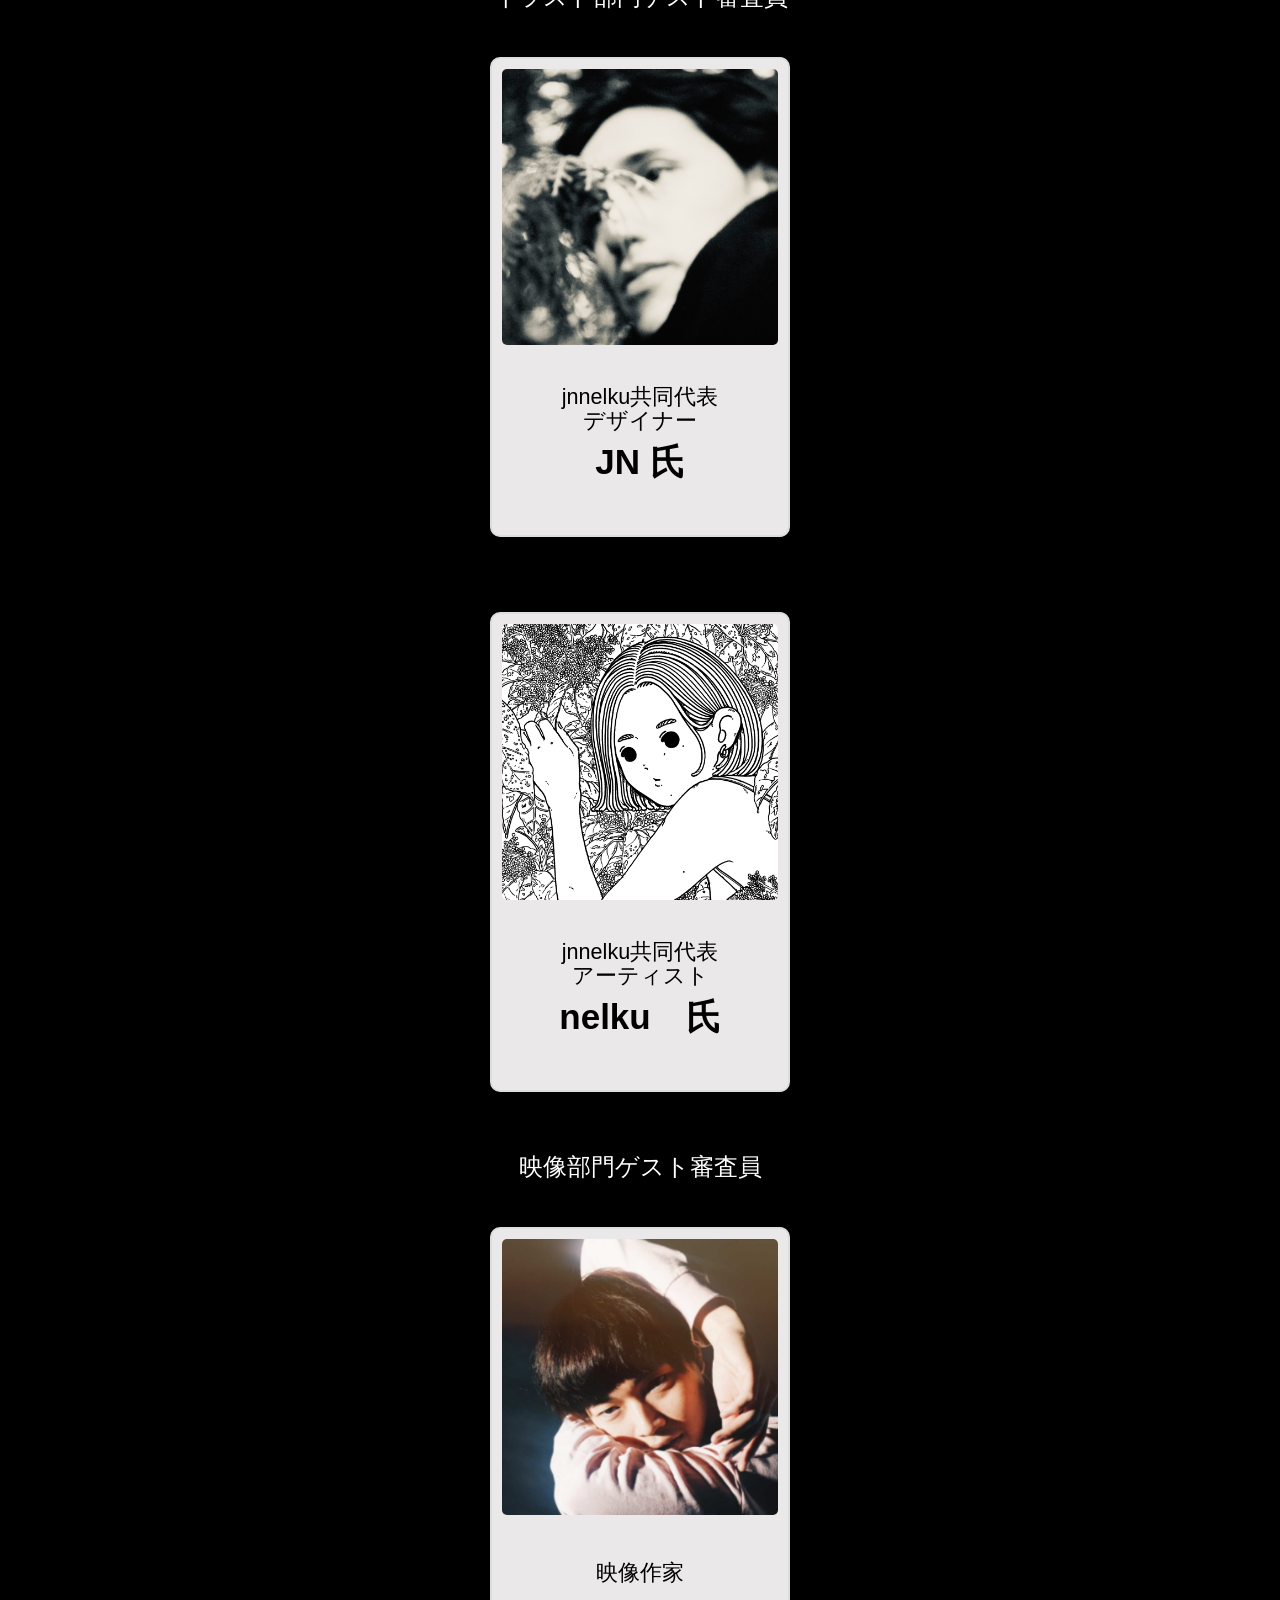
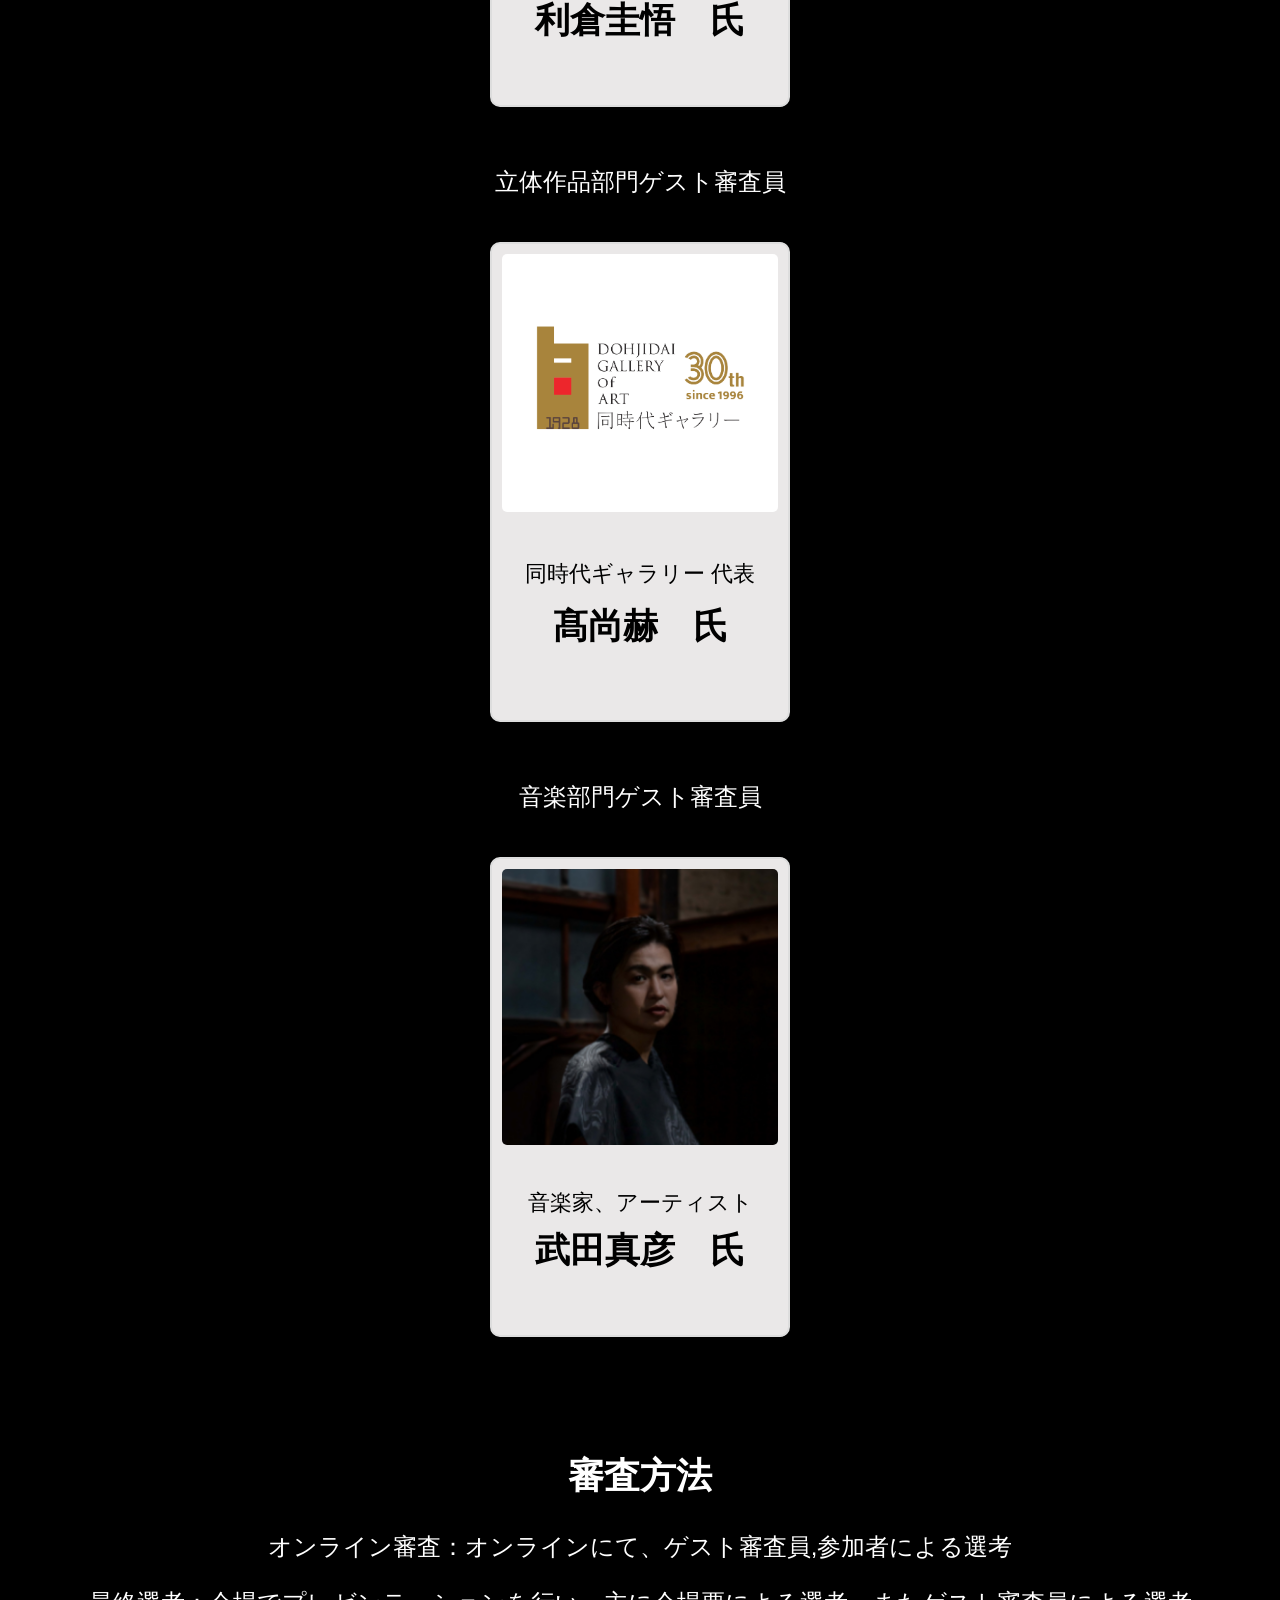
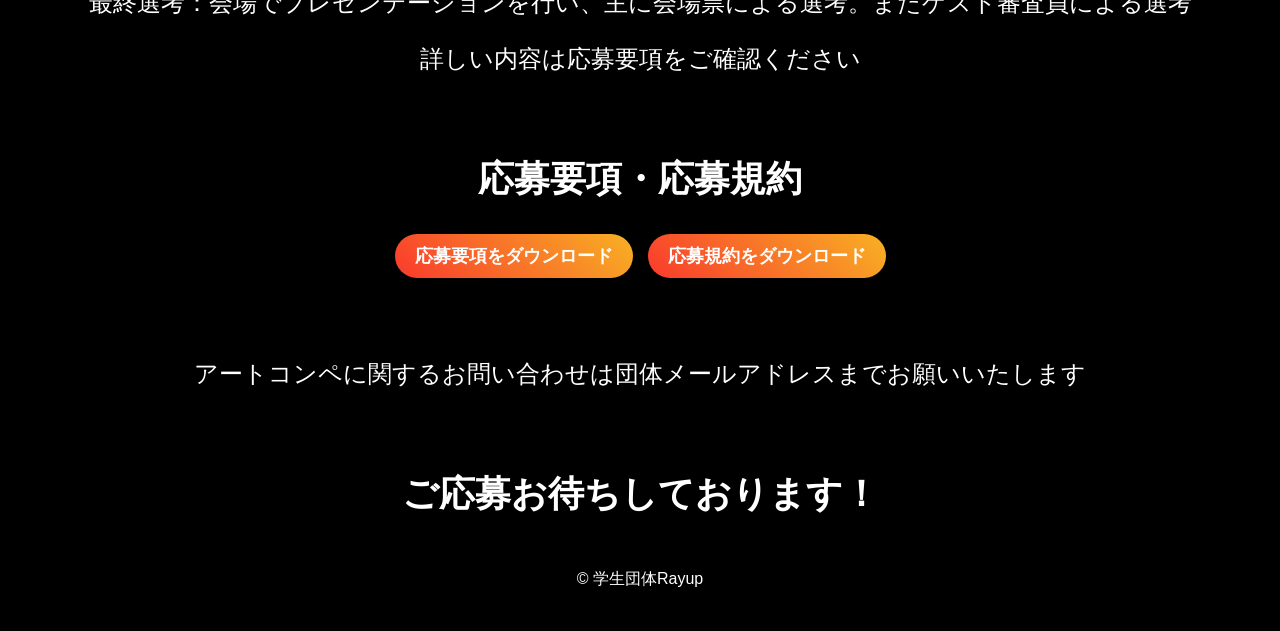
==== commit 2791f53d: "update" ====
--- a/index2.html
+++ b/index2.html
@@ -70,8 +70,25 @@
         <section class="photo-gallery">
             <div class="photo-item">
                 <div class="photo-box">
-                <img src="comingsoon.png" alt="comingsoon">
-                <h4>順次公開</h4>
+                <img src="guest_illust_JN.png" alt="guest">
+                <p class="role">jnnelku共同代表<br>
+                        デザイナー　　　　　</p>
+                <h4>JN 氏</h4>
+                <p >　　　　　　　　　　　　　　　　　　　　</p>
+                </div>
+
+            </div>
+            
+        </section>
+
+         <section class="photo-gallery">
+            <div class="photo-item">
+                <div class="photo-box">
+                <img src="guest_illust_nelku.png" alt="guest">
+                <p class="role">jnnelku共同代表<br>
+                    アーティスト　　　　　</p>
+                <h4>nelku　氏</h4>
+                <p >　　　　　　　　　　　　　　　　　　　　</p>
                 </div>
 
             </div>
@@ -83,8 +100,10 @@
         <section class="photo-gallery">
             <div class="photo-item">
                 <div class="photo-box">
-                    <img src="comingsoon.png" alt="comingsoon">
-                    <h4>順次公開</h4>
+                    <img src="guest_film.jpg" alt="guest">
+                    <p >映像作家　　　　　　　　　　　　　　　　　　　</p>
+                    <h4>利倉圭悟　氏</h4>
+                    <p >　　　　　　　　　　　　　　　　　　　　</p>
                 </div>
             </div>
           
@@ -96,8 +115,10 @@
         <section class="photo-gallery">
             <div class="photo-item">
                 <div class="photo-box">
-                    <img src="comingsoon.png" alt="comingsoon">
-                    <h4>順次公開</h4>
+                    <img src="guest_solid.png" alt="guest">
+                    <p >同時代ギャラリー 代表　　　　　　　　　　　　　　　　　　　　</p>
+                    <h4>髙尚赫　氏</h4>
+                    <p >　　　　　　　　　　　　　　　　　　　　</p>
                 </div>
             
             </div>
@@ -107,8 +128,10 @@
         <section class="photo-gallery">
             <div class="photo-item">
                 <div class="photo-box">
-                    <img src="comingsoon.png" alt="comingsoon">
-                    <h4>順次公開</h4>
+                    <img src="guest_music.jpg" alt="guest">
+                    <p class="role">音楽家、アーティスト　　　　　</p>
+                    <h4> 武田真彦　氏</h4>
+                    <p >　　　　　　　　　　　　　　　　　　　　</p>
                 </div>
             
             </div>
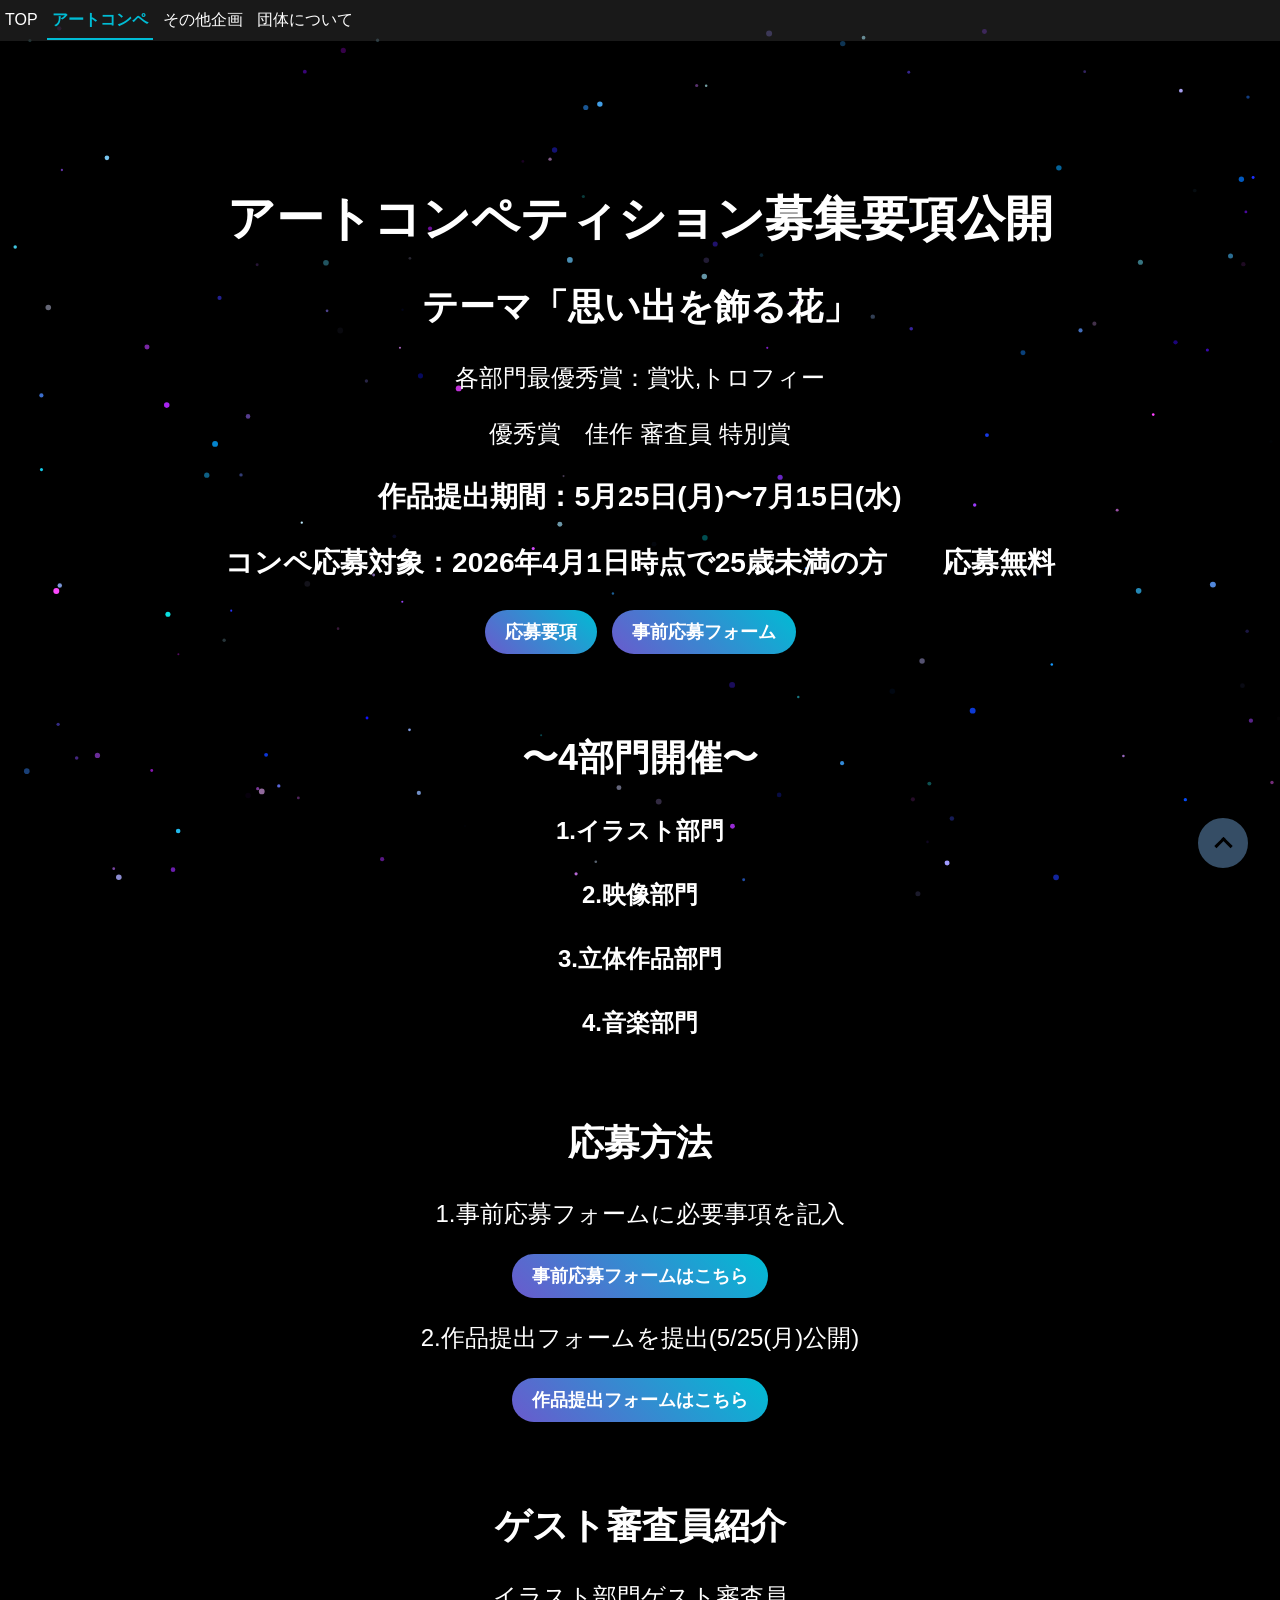
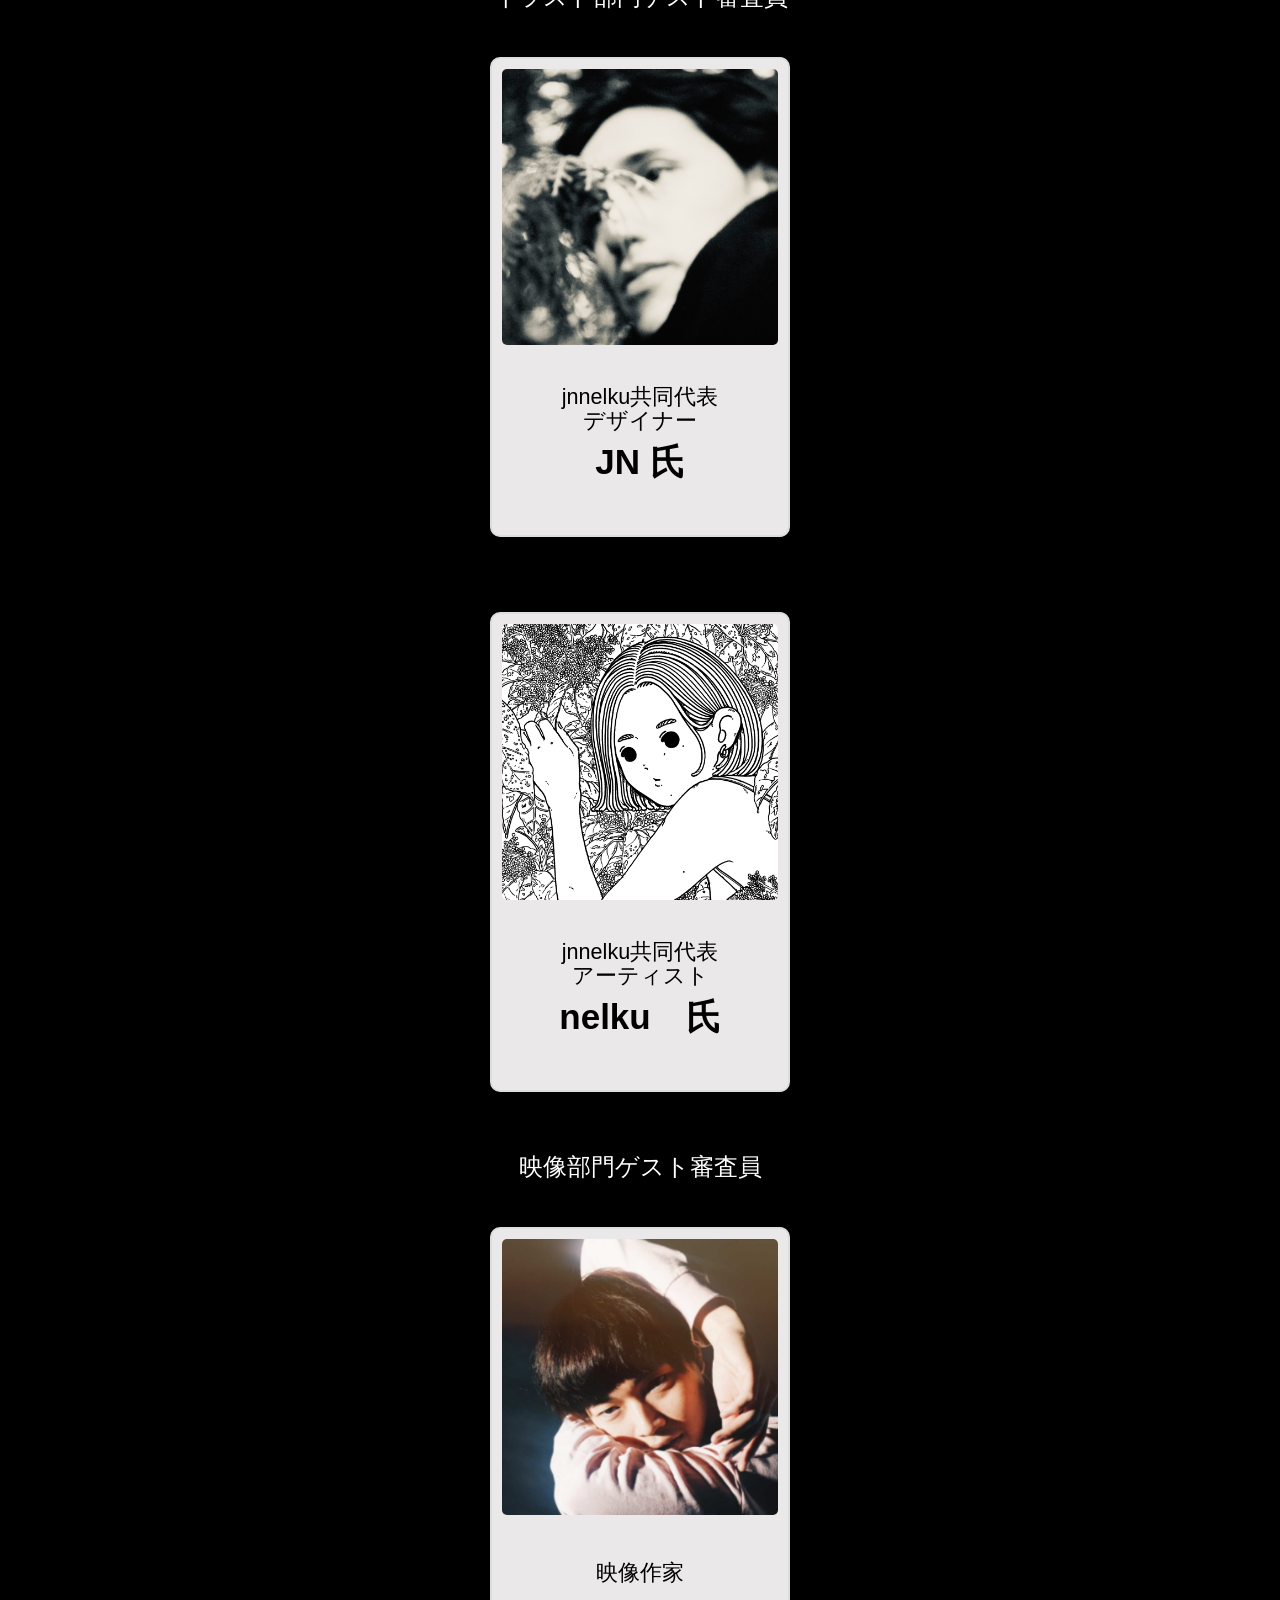
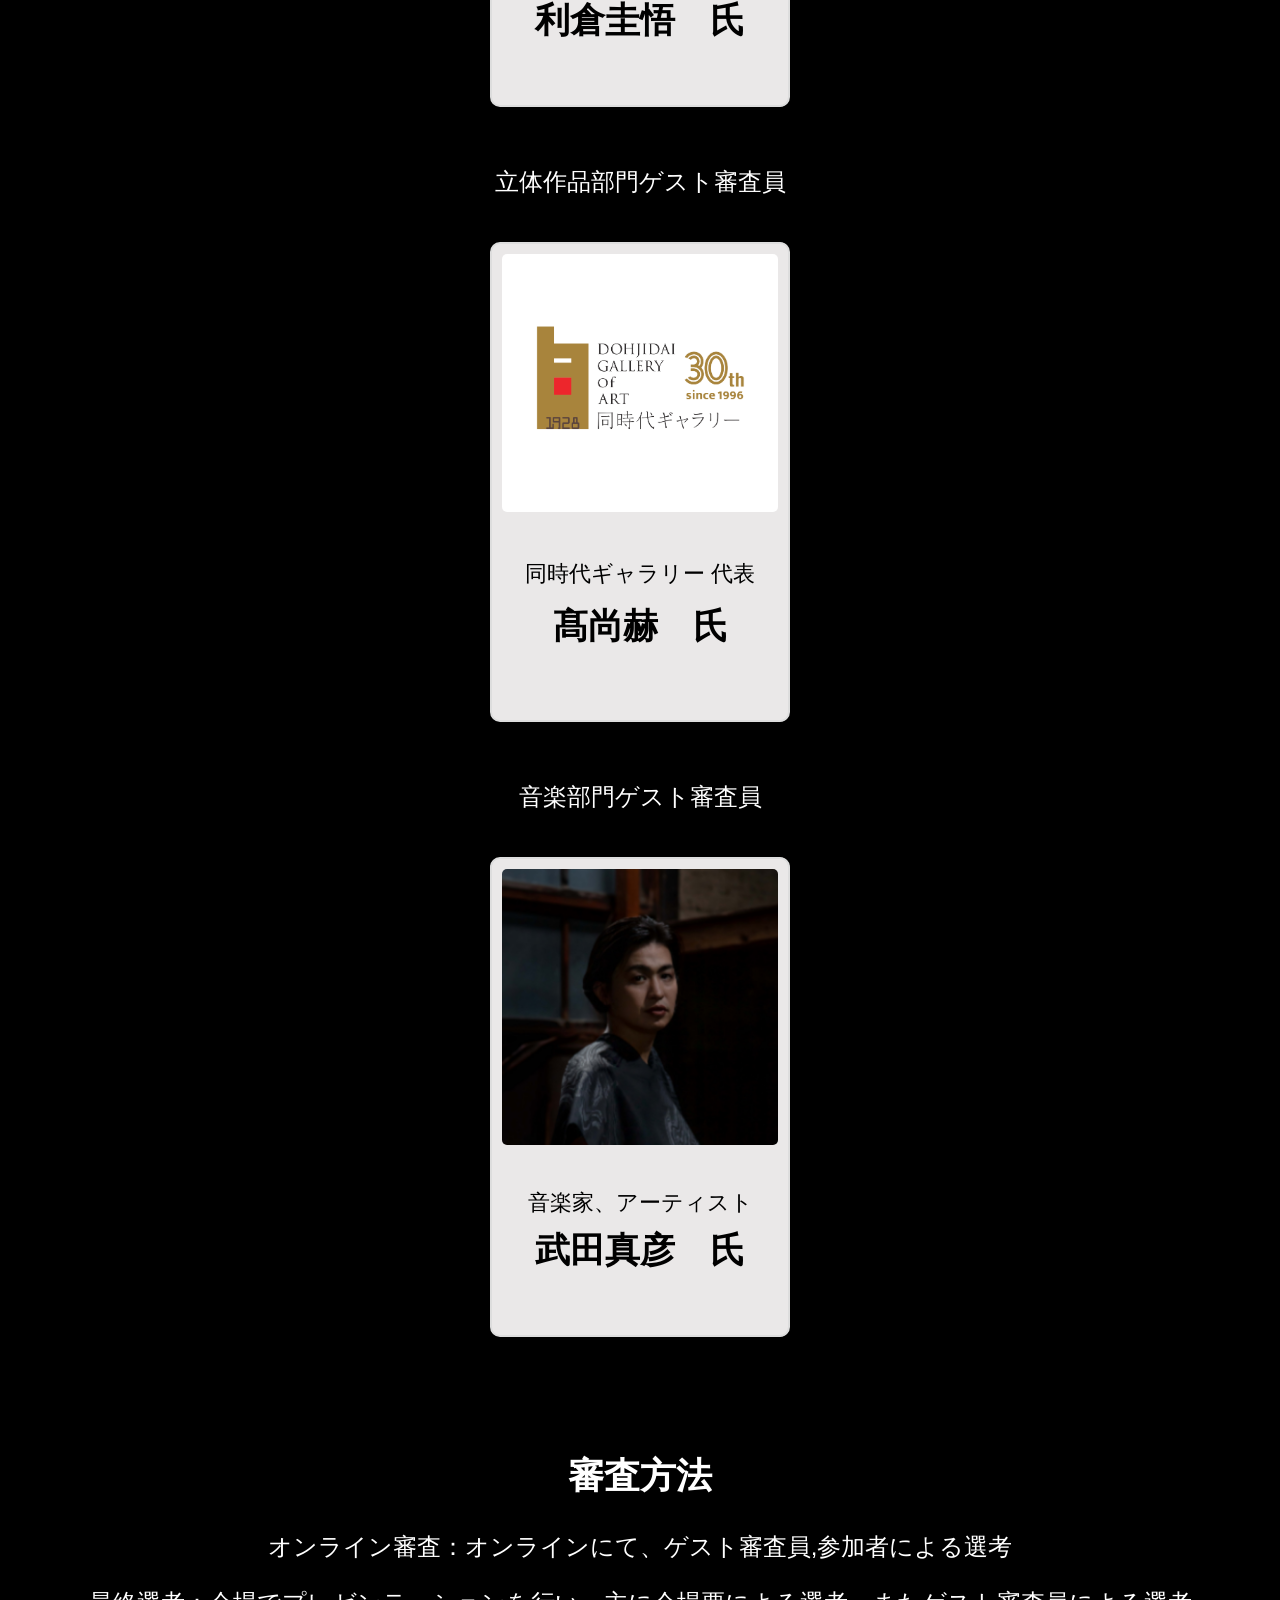
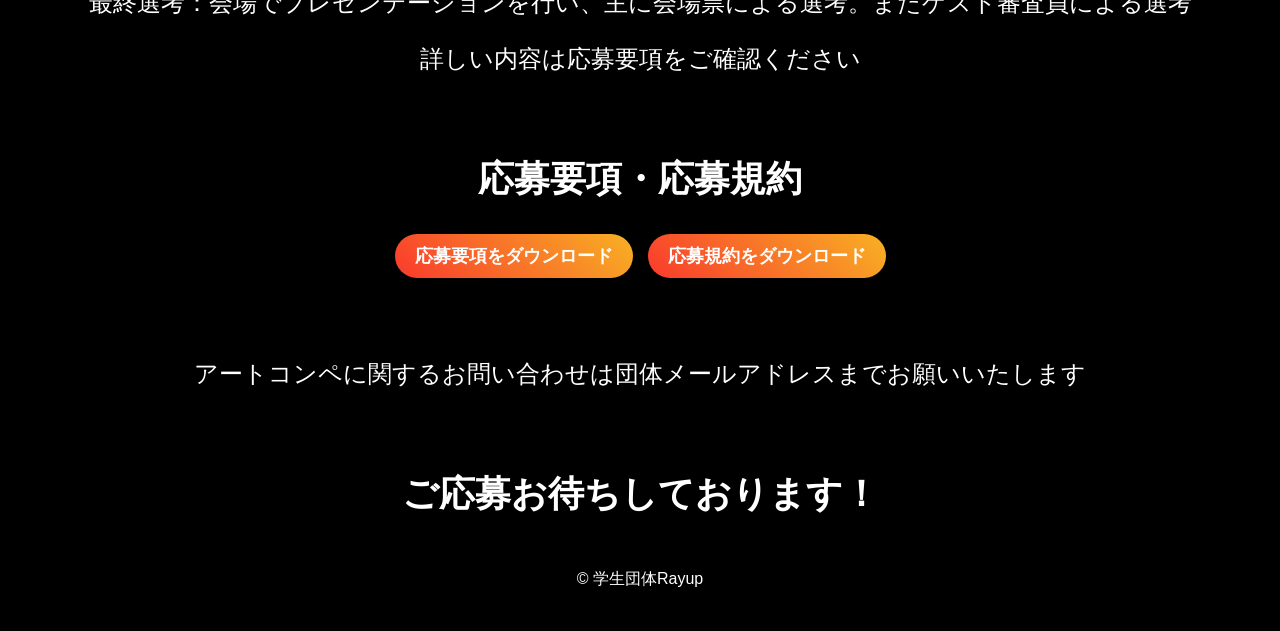
==== commit 93a43560: "update" ====
--- a/index2.html
+++ b/index2.html
@@ -58,7 +58,7 @@
             <p>2.作品提出フォームを提出(5/25(月)公開)</p>
     
             <div class="button-container3">
-                <a href="#" class="detail-button">作品提出フォームはこちら</a>
+                <a href="https://forms.gle/ESB9remNxEZycd4w5" class="detail-button">作品提出フォームはこちら</a>
             </div>
         </div>
 
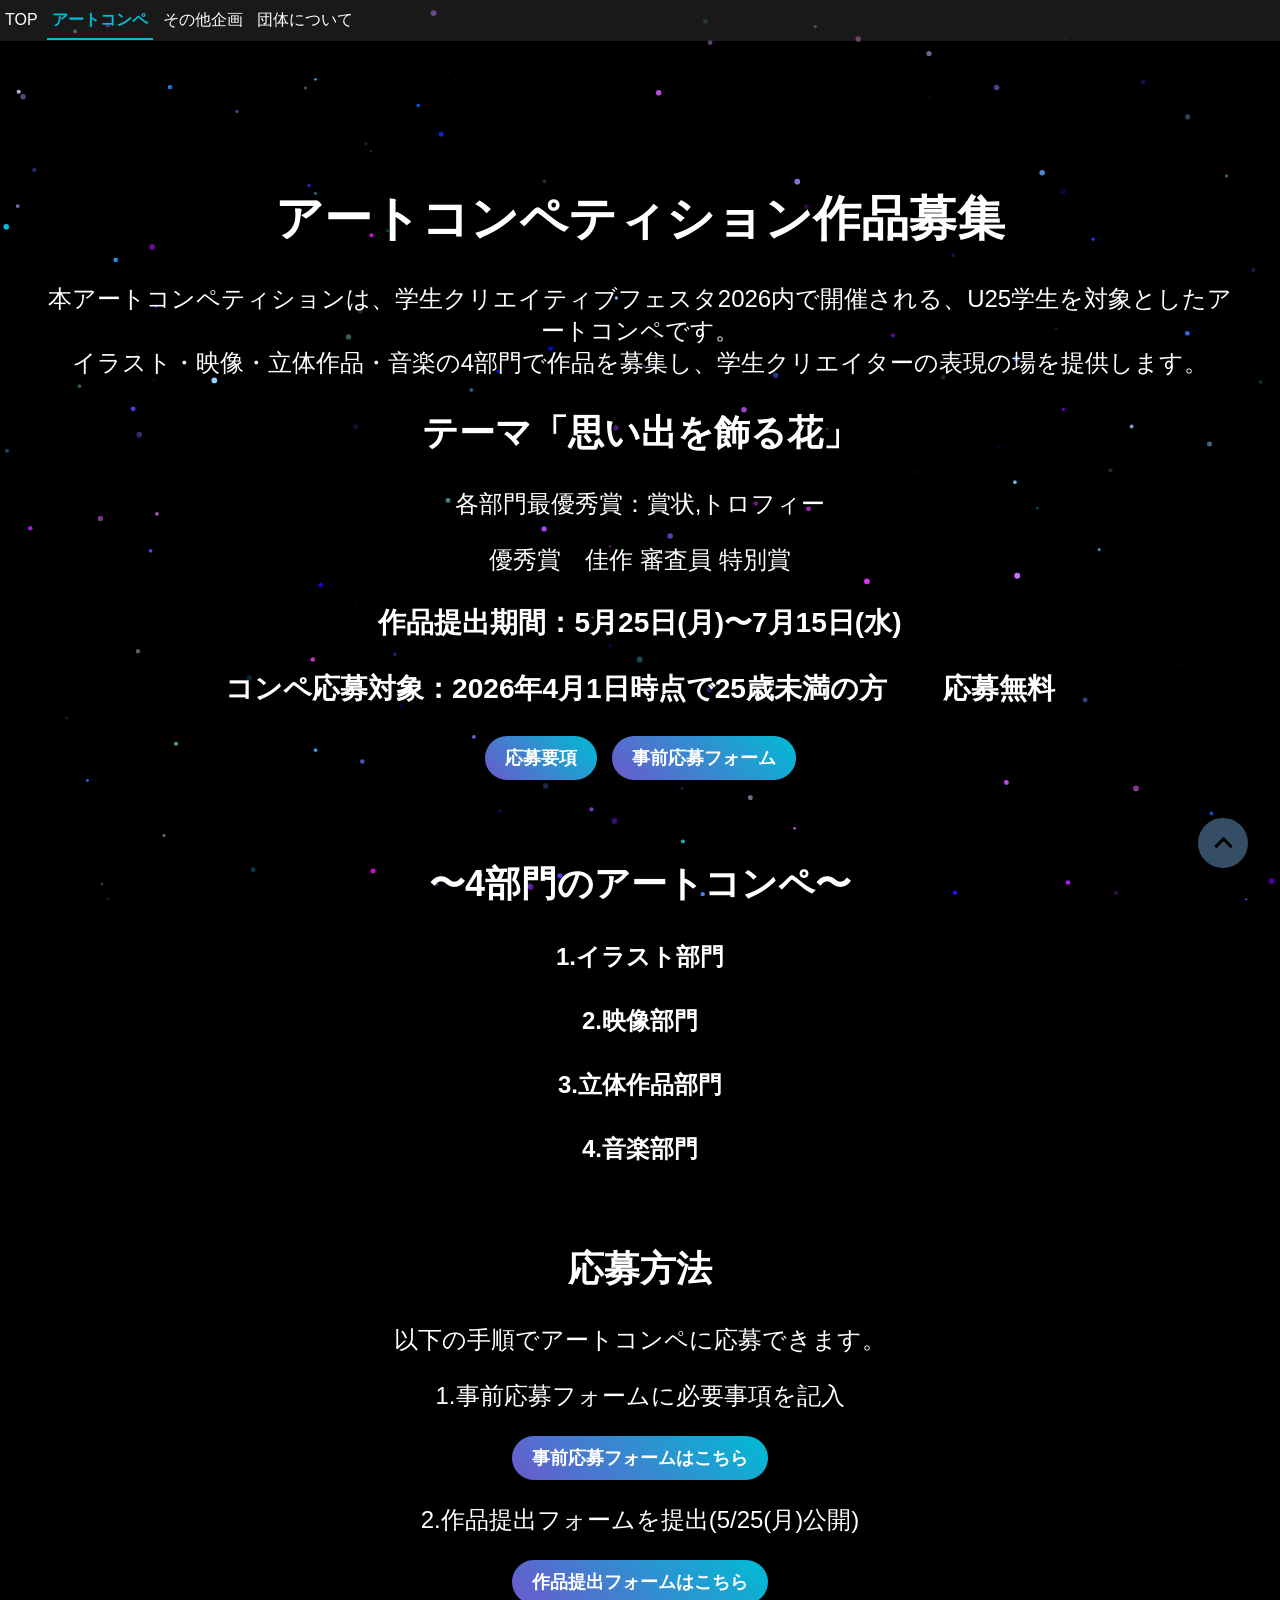
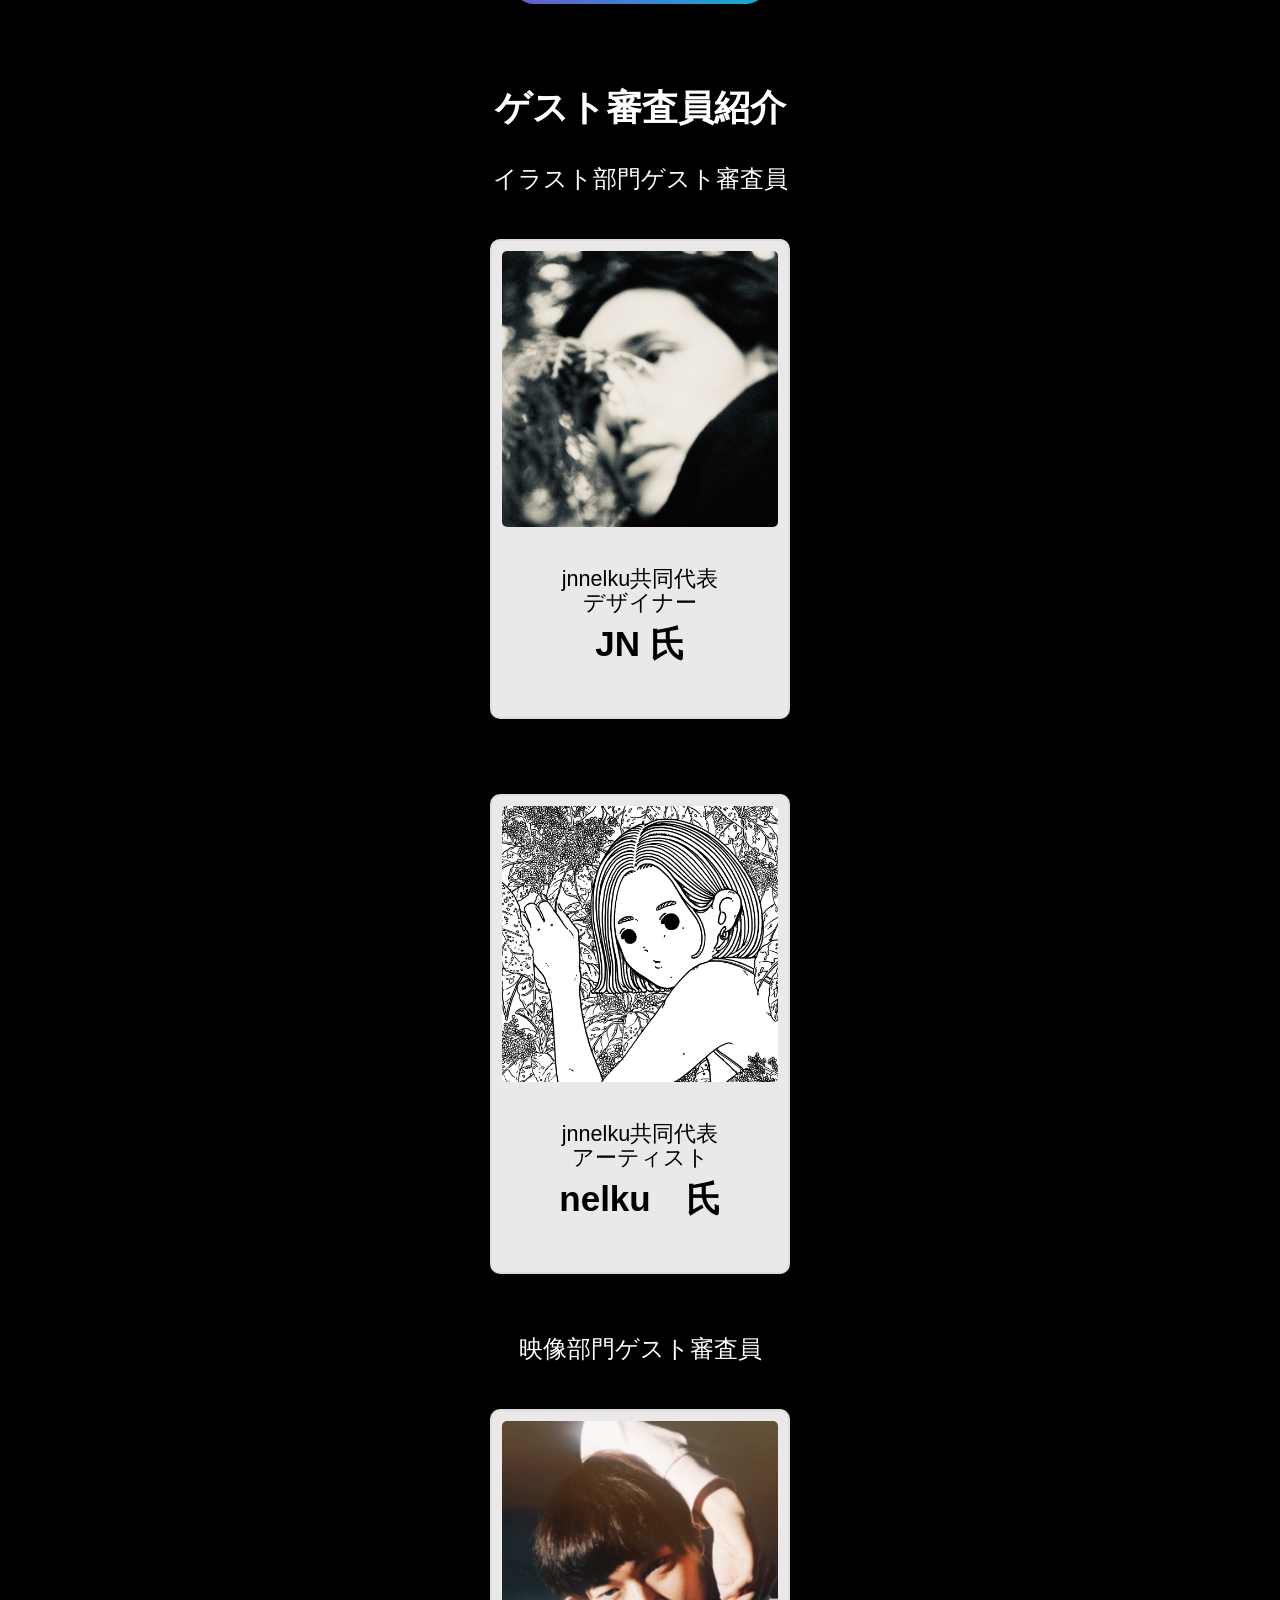
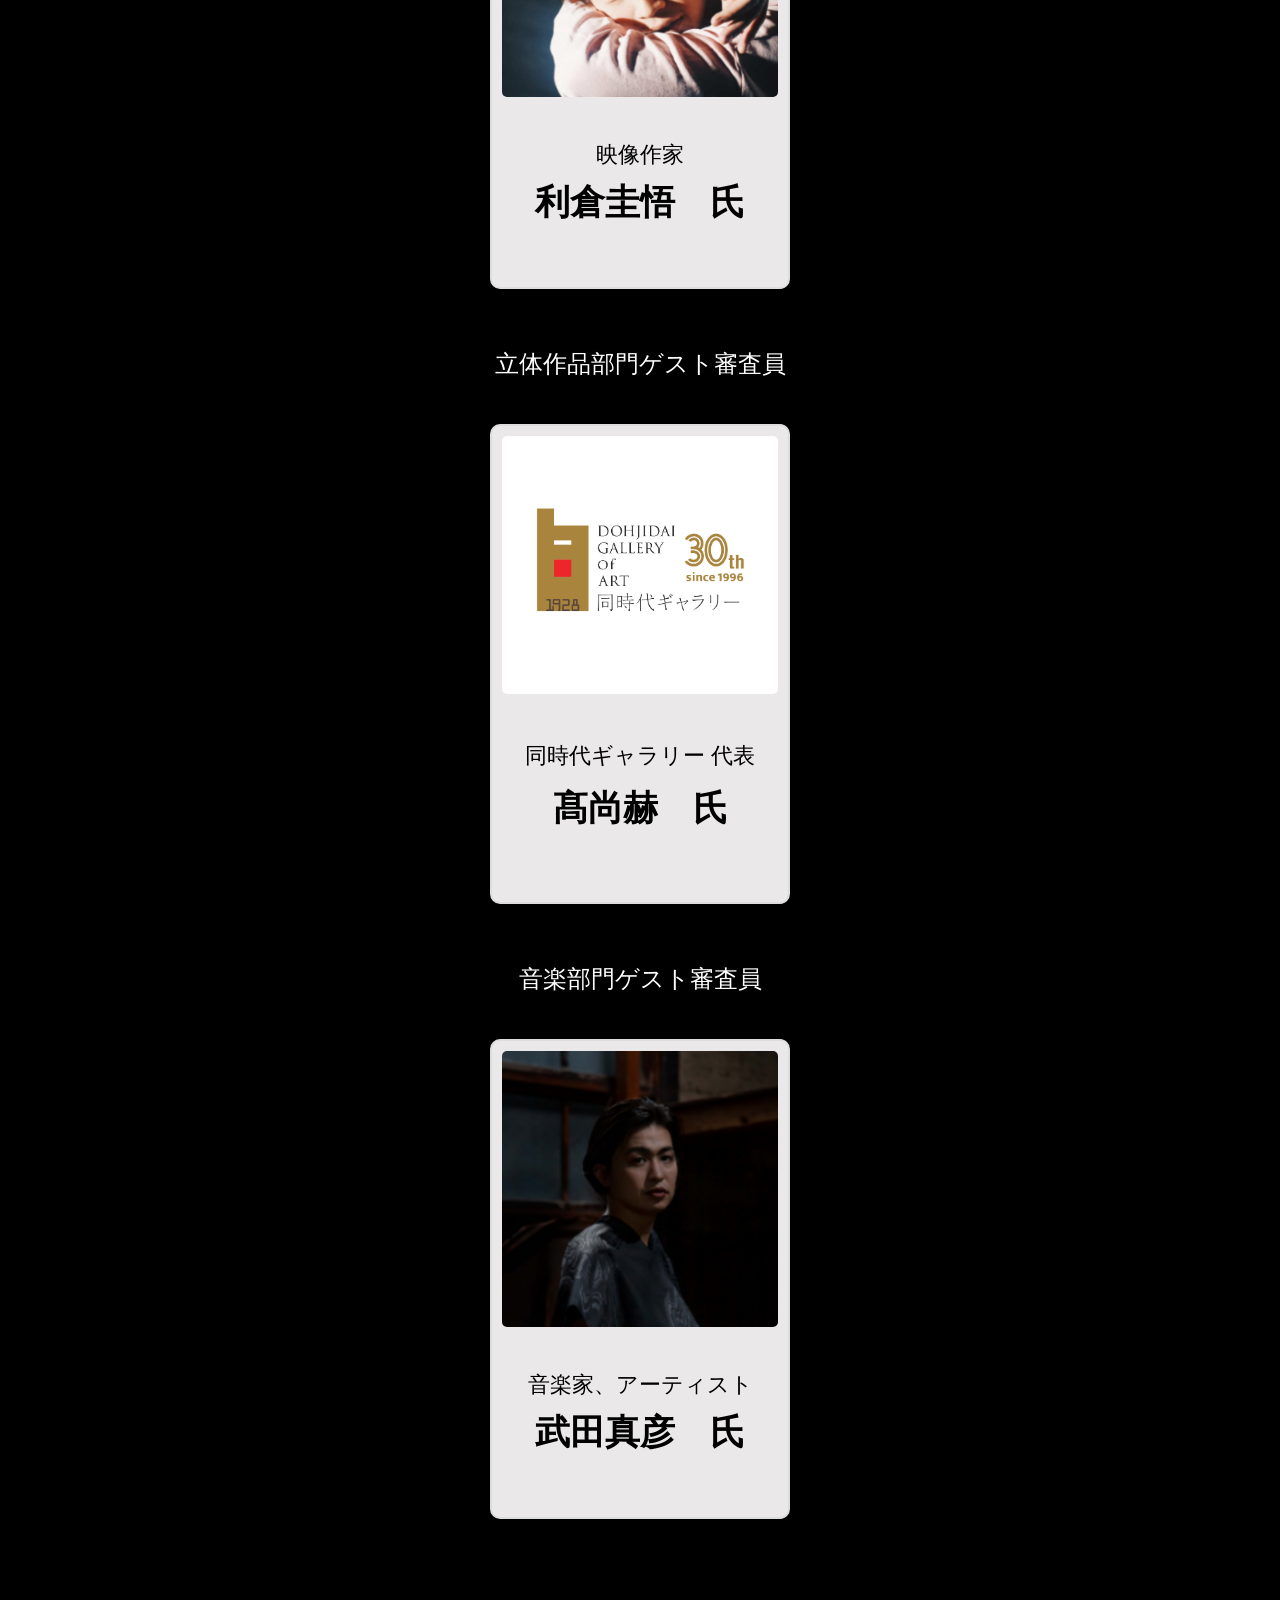
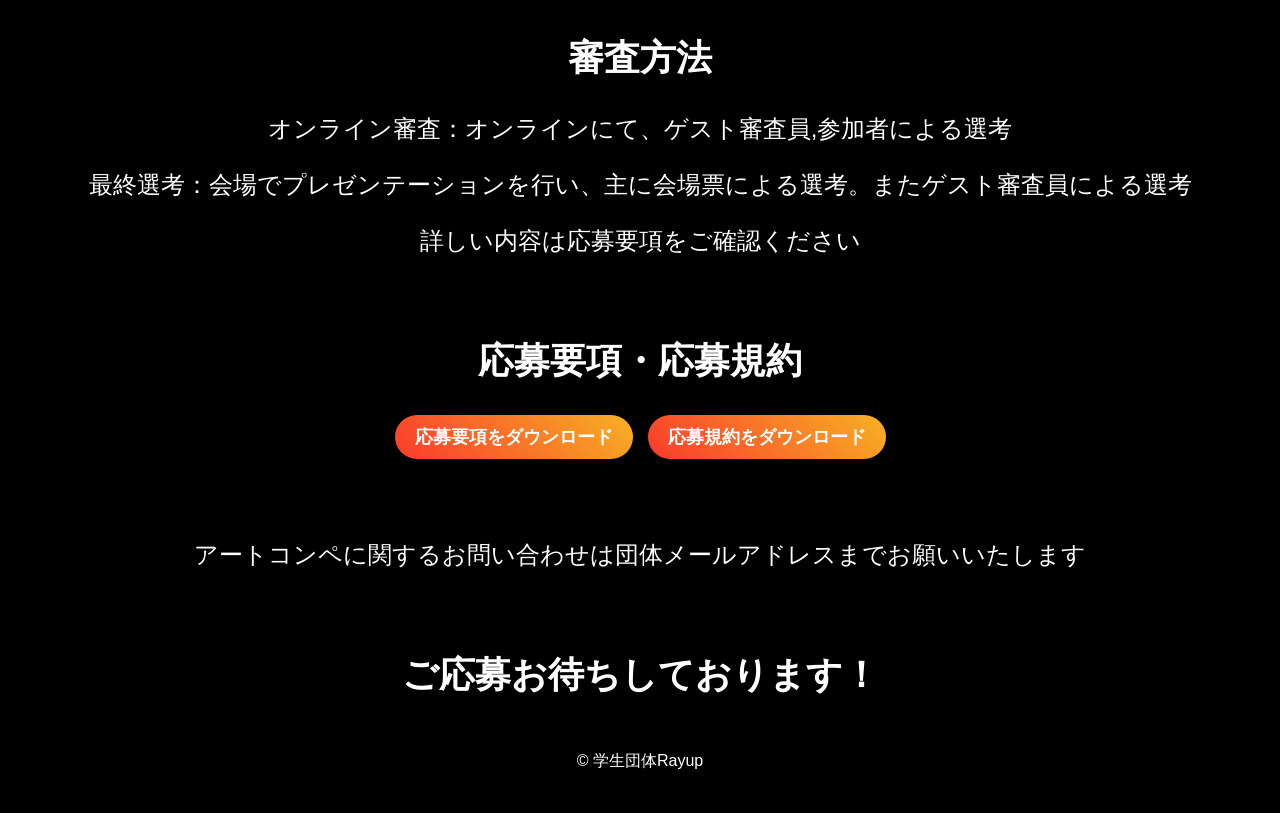
==== commit 8cc05360: "update" ====
--- a/index2.html
+++ b/index2.html
@@ -3,7 +3,8 @@
 <head>
     <meta charset="UTF-8">
     <meta name="viewport" content="width=device-width, initial-scale=1.0">
-    <title>アートコンペティション</title>
+    <title>学生アートコンペ2026｜学生クリエイティブフェスタ｜U25・京都開催</title>
+<meta name="description" content="学生クリエイティブフェスタ2026のアートコンペ募集要項。U25対象、イラスト・映像・立体作品・音楽の4部門で作品募集。応募無料、京都開催。">
     <link rel="stylesheet" href="styles2.css">
 </head>
 <body>
@@ -25,7 +26,11 @@
 
         <!-- コンテンツ 1 -->
         <div class="content-block">
-            <h1>アートコンペティション募集要項公開</h1>
+            <h1>アートコンペティション作品募集</h1>
+            <p>
+本アートコンペティションは、学生クリエイティブフェスタ2026内で開催される、U25学生を対象としたアートコンペです。<br>
+イラスト・映像・立体作品・音楽の4部門で作品を募集し、学生クリエイターの表現の場を提供します。
+</p>
             <h2>テーマ「思い出を飾る花」</h2>
             <p>各部門最優秀賞：賞状,トロフィー</p>
             <p>優秀賞　佳作 審査員 特別賞</p>
@@ -40,7 +45,7 @@
     
         <!-- コンテンツ 2 (デザイン変更) -->
         <div class="content-block">
-            <h2>〜4部門開催〜</h2>
+            <h2>〜4部門のアートコンペ〜</h2>
             <h4>1.イラスト部門</h4>
             <h4>2.映像部門</h4>
             <h4>3.立体作品部門</h4>
@@ -50,6 +55,7 @@
         <!-- コンテンツ ３(デザイン変更) -->
         <div class="content-block">
             <h2>応募方法</h2>
+            <p>以下の手順でアートコンペに応募できます。</p>
             <p>1.事前応募フォームに必要事項を記入</p>
     
             <div class="button-container3">
@@ -70,7 +76,7 @@
         <section class="photo-gallery">
             <div class="photo-item">
                 <div class="photo-box">
-                <img src="guest_illust_JN.png" alt="guest">
+                <img src="guest_illust_JN.png" alt="イラスト部門 審査員 JN氏">
                 <p class="role">jnnelku共同代表<br>
                         デザイナー　　　　　</p>
                 <h4>JN 氏</h4>
@@ -84,7 +90,7 @@
          <section class="photo-gallery">
             <div class="photo-item">
                 <div class="photo-box">
-                <img src="guest_illust_nelku.png" alt="guest">
+                <img src="guest_illust_nelku.png" alt="イラスト部門 審査員 nelku氏">
                 <p class="role">jnnelku共同代表<br>
                     アーティスト　　　　　</p>
                 <h4>nelku　氏</h4>
@@ -100,7 +106,7 @@
         <section class="photo-gallery">
             <div class="photo-item">
                 <div class="photo-box">
-                    <img src="guest_film.jpg" alt="guest">
+                    <img src="guest_film.jpg" alt="映像部門 審査員 利倉圭悟氏">
                     <p >映像作家　　　　　　　　　　　　　　　　　　　</p>
                     <h4>利倉圭悟　氏</h4>
                     <p >　　　　　　　　　　　　　　　　　　　　</p>
@@ -115,7 +121,7 @@
         <section class="photo-gallery">
             <div class="photo-item">
                 <div class="photo-box">
-                    <img src="guest_solid.png" alt="guest">
+                    <img src="guest_solid.png" alt="立体作品部門 審査員 髙尚赫氏">
                     <p >同時代ギャラリー 代表　　　　　　　　　　　　　　　　　　　　</p>
                     <h4>髙尚赫　氏</h4>
                     <p >　　　　　　　　　　　　　　　　　　　　</p>
@@ -128,7 +134,7 @@
         <section class="photo-gallery">
             <div class="photo-item">
                 <div class="photo-box">
-                    <img src="guest_music.jpg" alt="guest">
+                    <img src="guest_music.jpg" alt="音楽部門 審査員 武田真彦氏">
                     <p class="role">音楽家、アーティスト　　　　　</p>
                     <h4> 武田真彦　氏</h4>
                     <p >　　　　　　　　　　　　　　　　　　　　</p>
